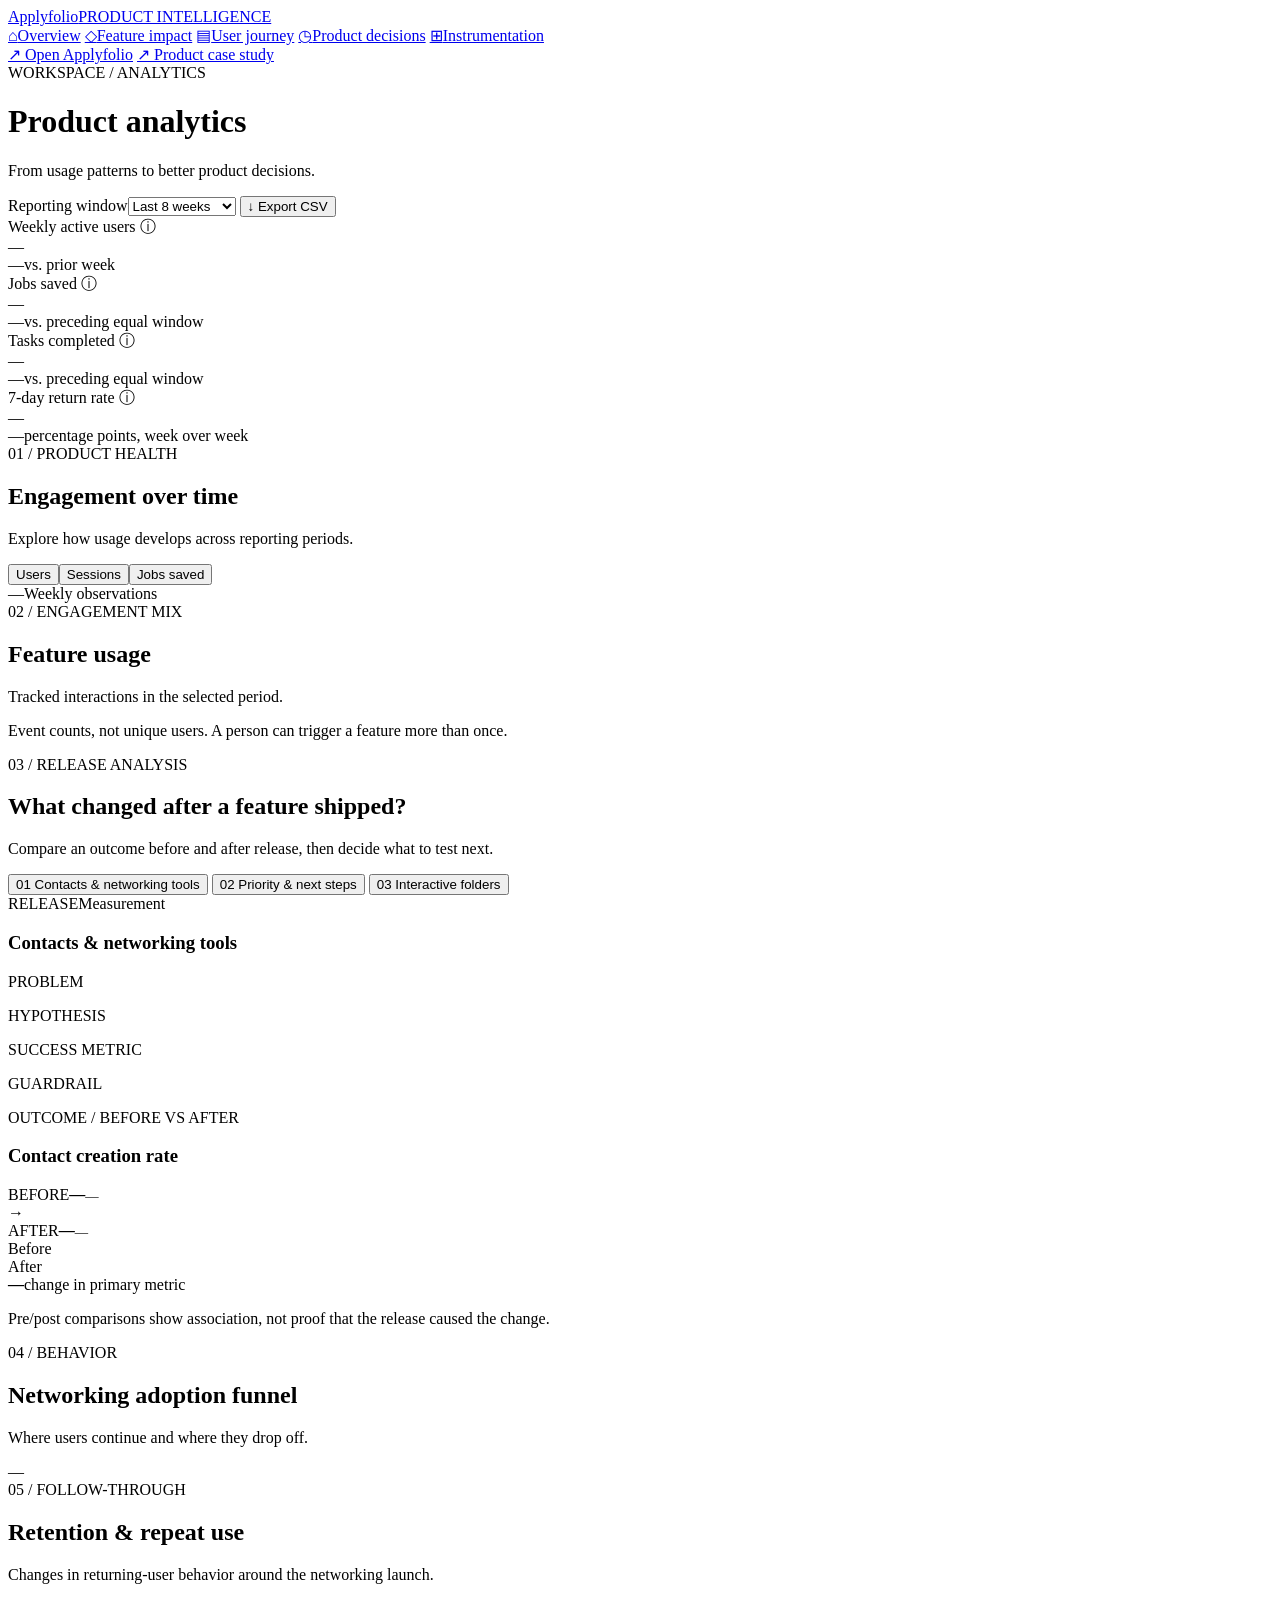
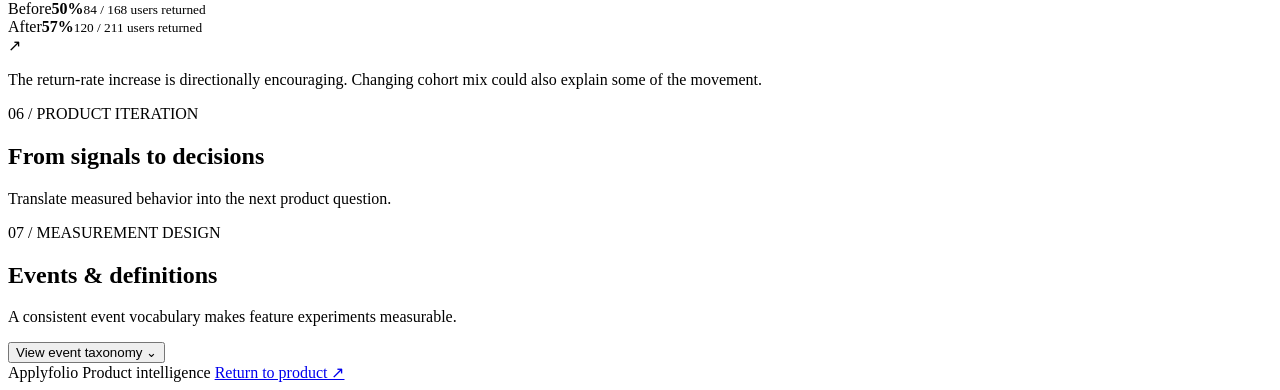
==== analytics/index.html @ 62193659 "Draft standalone Applyfolio product analytics dashboard structure" ====
<!doctype html>
<html lang="en">
<head>
  <meta charset="utf-8">
  <meta name="viewport" content="width=device-width,initial-scale=1">
  <meta name="theme-color" content="#fcfcfb">
  <title>Product Analytics | Applyfolio</title>
  <meta name="description" content="Applyfolio product analytics and feature performance workspace.">
  <link rel="stylesheet" href="./styles.css?v=1">
  <script src="./app.js?v=1" defer></script>
</head>
<body>
<div class="shell">
  <aside class="sidebar" aria-label="Analytics navigation">
    <a class="brand" href="../"><span class="logo">Applyfolio</span><span class="brand-sub">PRODUCT INTELLIGENCE</span></a>
    <nav class="nav">
      <a class="nav-link active" href="#overview"><span class="nav-icon">⌂</span>Overview</a>
      <a class="nav-link" href="#feature-impact"><span class="nav-icon">◇</span>Feature impact</a>
      <a class="nav-link" href="#user-journey"><span class="nav-icon">▤</span>User journey</a>
      <a class="nav-link" href="#decisions"><span class="nav-icon">◷</span>Product decisions</a>
      <a class="nav-link" href="#instrumentation"><span class="nav-icon">⊞</span>Instrumentation</a>
    </nav>
    <div class="sidebar-bottom">
      <a href="../">↗ Open Applyfolio</a>
      <a href="../case-study/">↗ Product case study</a>
    </div>
  </aside>

  <main class="main" id="overview">
    <header class="topbar">
      <div><div class="eyebrow">WORKSPACE / ANALYTICS</div><h1>Product analytics</h1><p class="lede">From usage patterns to better product decisions.</p></div>
      <div class="top-controls">
        <label class="control"><span>Reporting window</span><select id="rangeSelect" aria-label="Reporting window"><option value="4">Last 4 weeks</option><option value="8" selected>Last 8 weeks</option><option value="12">Last 12 weeks</option></select></label>
        <button type="button" class="button button-outline" id="exportBtn" title="Download the displayed weekly metrics as a CSV">↓ Export CSV</button>
      </div>
    </header>

    <section class="metric-grid" aria-label="Product metrics">
      <article class="metric"><div class="metric-name">Weekly active users <span class="help" title="Distinct accounts performing at least one meaningful action during the latest complete week.">ⓘ</span></div><div class="metric-value" id="wauValue">—</div><div class="metric-foot"><span class="delta" id="wauDelta">—</span><span>vs. prior week</span></div></article>
      <article class="metric"><div class="metric-name">Jobs saved <span class="help" title="New jobs added across the selected reporting window.">ⓘ</span></div><div class="metric-value" id="jobsValue">—</div><div class="metric-foot"><span class="delta" id="jobsDelta">—</span><span>vs. preceding equal window</span></div></article>
      <article class="metric"><div class="metric-name">Tasks completed <span class="help" title="Distinct timeline tasks marked complete across the selected reporting window.">ⓘ</span></div><div class="metric-value" id="taskValue">—</div><div class="metric-foot"><span class="delta" id="taskDelta">—</span><span>vs. preceding equal window</span></div></article>
      <article class="metric"><div class="metric-name">7-day return rate <span class="help" title="Share of the active cohort that performed another meaningful action within the following 7 days.">ⓘ</span></div><div class="metric-value" id="retentionValue">—</div><div class="metric-foot"><span class="delta" id="retentionDelta">—</span><span>percentage points, week over week</span></div></article>
    </section>

    <section class="viz-row" aria-label="Engagement analysis">
      <article class="panel chart-panel">
        <div class="panel-head"><div><div class="eyebrow">01 / PRODUCT HEALTH</div><h2>Engagement over time</h2><p class="subhead">Explore how usage develops across reporting periods.</p></div>
          <div class="segmented" role="group" aria-label="Engagement metric"><button type="button" data-trend="users" class="selected" aria-pressed="true">Users</button><button type="button" data-trend="sessions" aria-pressed="false">Sessions</button><button type="button" data-trend="jobs" aria-pressed="false">Jobs saved</button></div>
        </div>
        <div id="engagementChart" class="line-chart" role="img" aria-label="Weekly engagement trend"></div>
        <div class="chart-footer"><span id="trendSummary">—</span><span>Weekly observations</span></div>
      </article>
      <article class="panel workflow-panel">
        <div class="eyebrow">02 / ENGAGEMENT MIX</div><h2>Feature usage</h2><p class="subhead">Tracked interactions in the selected period.</p>
        <div id="workflowBars" class="workflow-bars"></div>
        <p class="fine-print">Event counts, not unique users. A person can trigger a feature more than once.</p>
      </article>
    </section>

    <section id="feature-impact" class="section-block">
      <div class="section-heading"><div><div class="eyebrow">03 / RELEASE ANALYSIS</div><h2>What changed after a feature shipped?</h2><p class="subhead">Compare an outcome before and after release, then decide what to test next.</p></div></div>
      <div class="feature-tabs" id="featureTabs" role="tablist" aria-label="Select a feature release">
        <button type="button" role="tab" aria-selected="true" class="active" data-feature="networking"><span>01</span> Contacts & networking tools</button>
        <button type="button" role="tab" aria-selected="false" data-feature="priority"><span>02</span> Priority & next steps</button>
        <button type="button" role="tab" aria-selected="false" data-feature="folders"><span>03</span> Interactive folders</button>
      </div>
      <div class="feature-content">
        <article class="panel feature-story">
          <div class="feature-meta"><span id="featureDate">RELEASE</span><span id="featureStage" class="chip">Measurement</span></div>
          <h3 id="featureTitle">Contacts & networking tools</h3>
          <div class="narrative-row"><span>PROBLEM</span><p id="featureProblem"></p></div>
          <div class="narrative-row"><span>HYPOTHESIS</span><p id="featureHypothesis"></p></div>
          <div class="narrative-row"><span>SUCCESS METRIC</span><p id="featureMetric"></p></div>
          <div class="narrative-row"><span>GUARDRAIL</span><p id="featureGuardrail"></p></div>
        </article>
        <article class="panel impact-panel">
          <div class="eyebrow">OUTCOME / BEFORE VS AFTER</div>
          <h3 id="impactTitle">Contact creation rate</h3>
          <div class="impact-numbers">
            <div><span class="tiny-label">BEFORE</span><strong id="impactBefore">—</strong><small id="impactBeforeN">—</small></div>
            <span class="impact-arrow">→</span>
            <div><span class="tiny-label">AFTER</span><strong id="impactAfter">—</strong><small id="impactAfterN">—</small></div>
          </div>
          <div class="impact-bars"><div><span>Before</span><div class="bar-rail"><div id="beforeBar" class="bar-fill before"></div></div></div><div><span>After</span><div class="bar-rail"><div id="afterBar" class="bar-fill after"></div></div></div></div>
          <div class="impact-change"><strong id="impactLift">—</strong><span id="impactLiftContext">change in primary metric</span></div>
          <p class="fine-print" id="impactNote">Pre/post comparisons show association, not proof that the release caused the change.</p>
        </article>
      </div>
    </section>

    <section class="viz-row second" id="user-journey">
      <article class="panel">
        <div class="eyebrow">04 / BEHAVIOR</div><h2 id="funnelTitle">Networking adoption funnel</h2><p class="subhead" id="funnelSubtitle">Where users continue and where they drop off.</p>
        <div class="funnel" id="funnelChart"></div>
        <div class="funnel-summary" id="funnelSummary">—</div>
      </article>
      <article class="panel">
        <div class="eyebrow">05 / FOLLOW-THROUGH</div><h2>Retention & repeat use</h2><p class="subhead">Changes in returning-user behavior around the networking launch.</p>
        <div class="retention-pair"><div class="retention-block"><span>Before</span><strong>50%</strong><small>84 / 168 users returned</small></div><div class="retention-block"><span>After</span><strong>57%</strong><small>120 / 211 users returned</small></div></div>
        <div id="retentionChart" class="mini-retention" role="img" aria-label="Weekly return rate chart"></div>
        <div class="observation"><span class="observation-icon">↗</span><p>The return-rate increase is directionally encouraging. Changing cohort mix could also explain some of the movement.</p></div>
      </article>
    </section>

    <section class="section-block" id="decisions">
      <div class="section-heading"><div><div class="eyebrow">06 / PRODUCT ITERATION</div><h2>From signals to decisions</h2><p class="subhead">Translate measured behavior into the next product question.</p></div></div>
      <div class="decisions-grid" id="decisionCards"></div>
    </section>

    <section class="section-block instrumentation" id="instrumentation">
      <div class="section-heading"><div><div class="eyebrow">07 / MEASUREMENT DESIGN</div><h2>Events & definitions</h2><p class="subhead">A consistent event vocabulary makes feature experiments measurable.</p></div>
        <button type="button" class="button button-outline" id="toggleEvents" aria-expanded="false" aria-controls="eventDetails">View event taxonomy <span id="eventsChevron">⌄</span></button>
      </div>
      <div id="eventDetails" hidden>
        <table><thead><tr><th>Event</th><th>Trigger</th><th>Properties</th></tr></thead><tbody id="eventTable"></tbody></table>
      </div>
    </section>
    <footer>Applyfolio <span>Product intelligence</span> <a href="../">Return to product ↗</a></footer>
  </main>
</div>
</body>
</html>
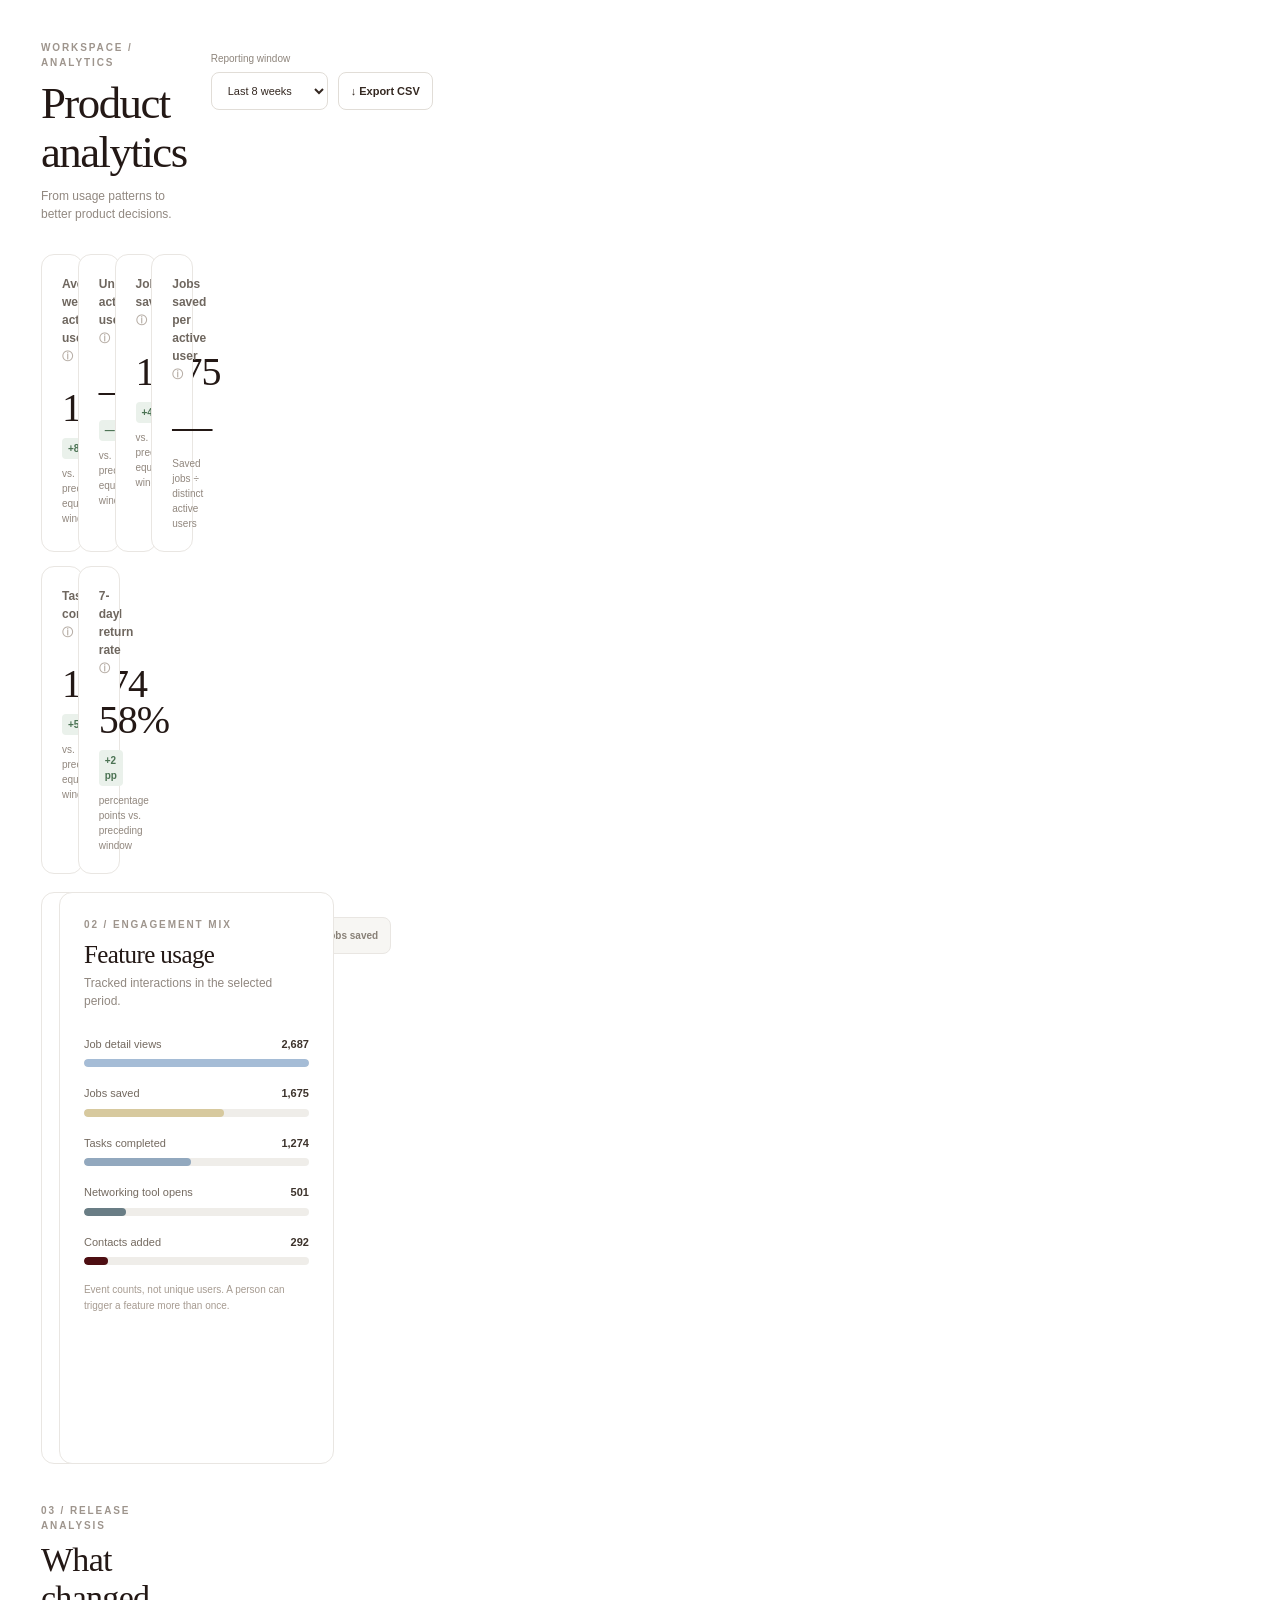
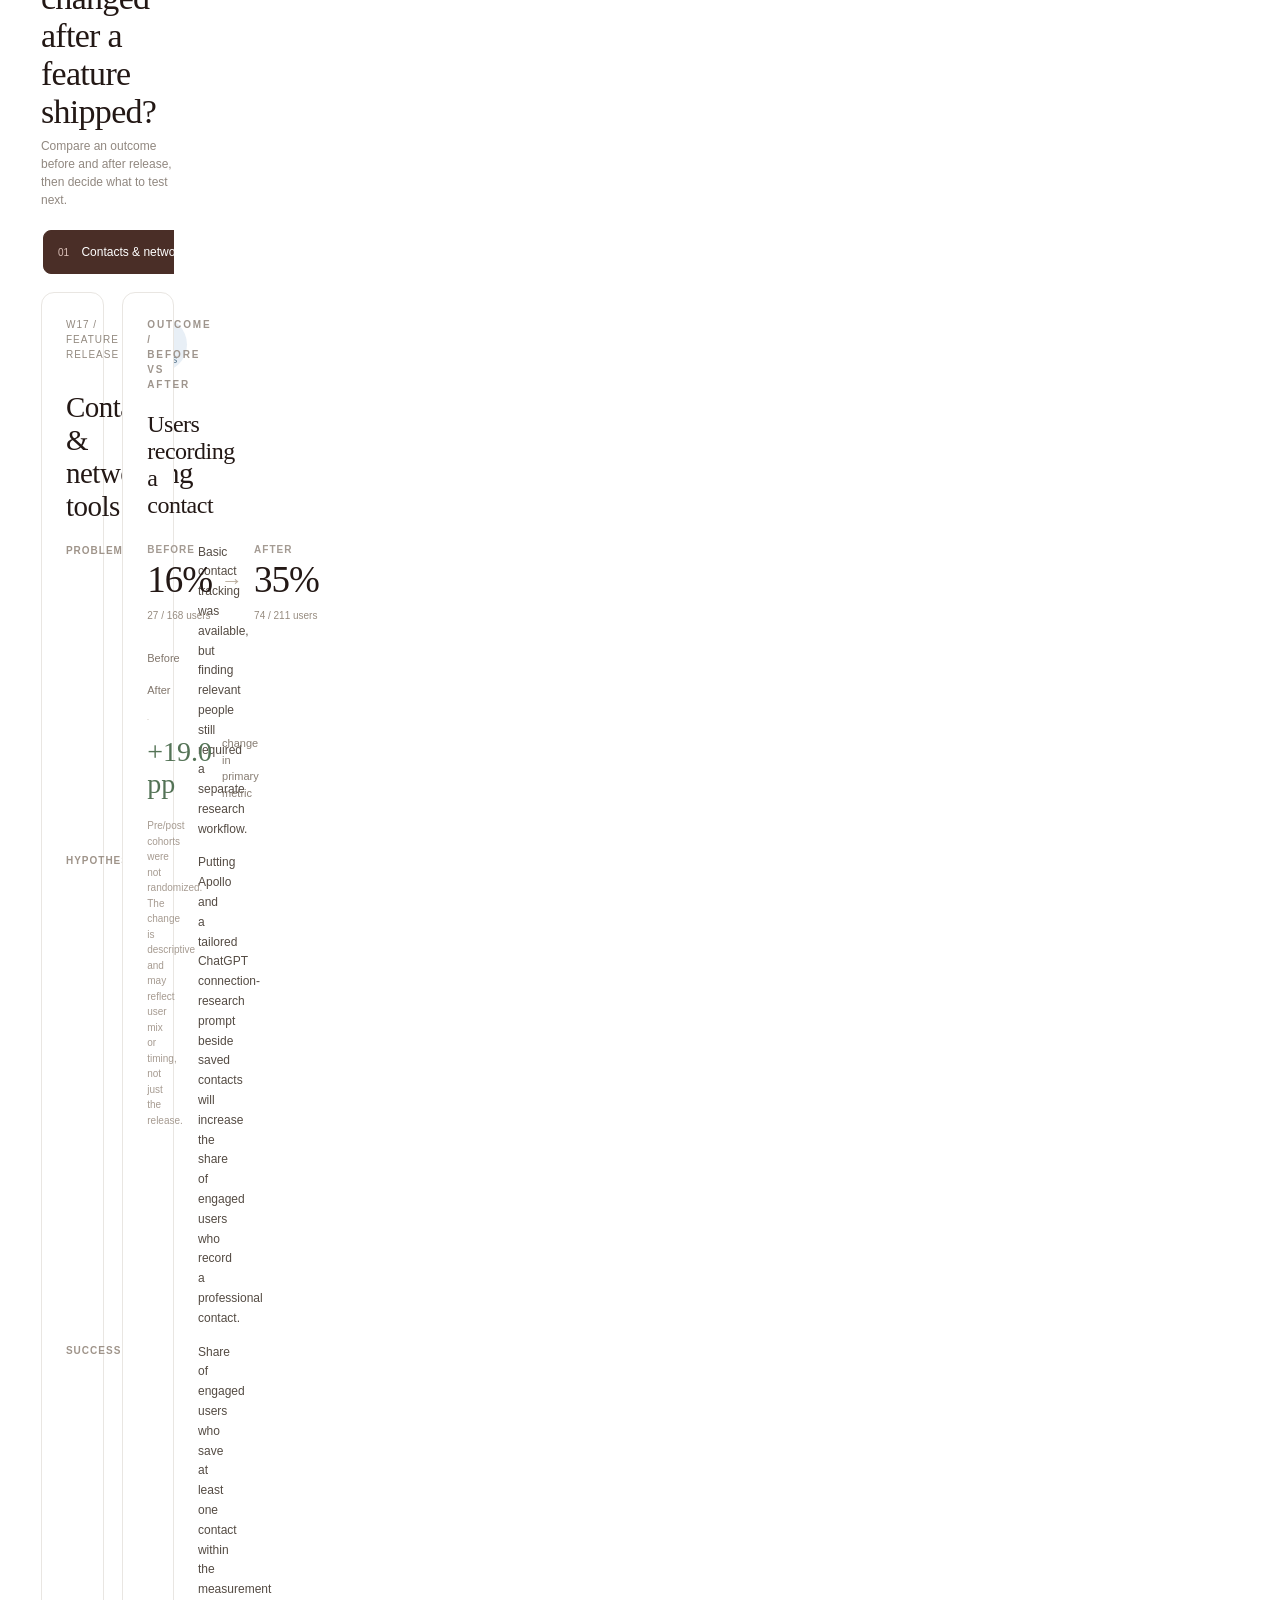
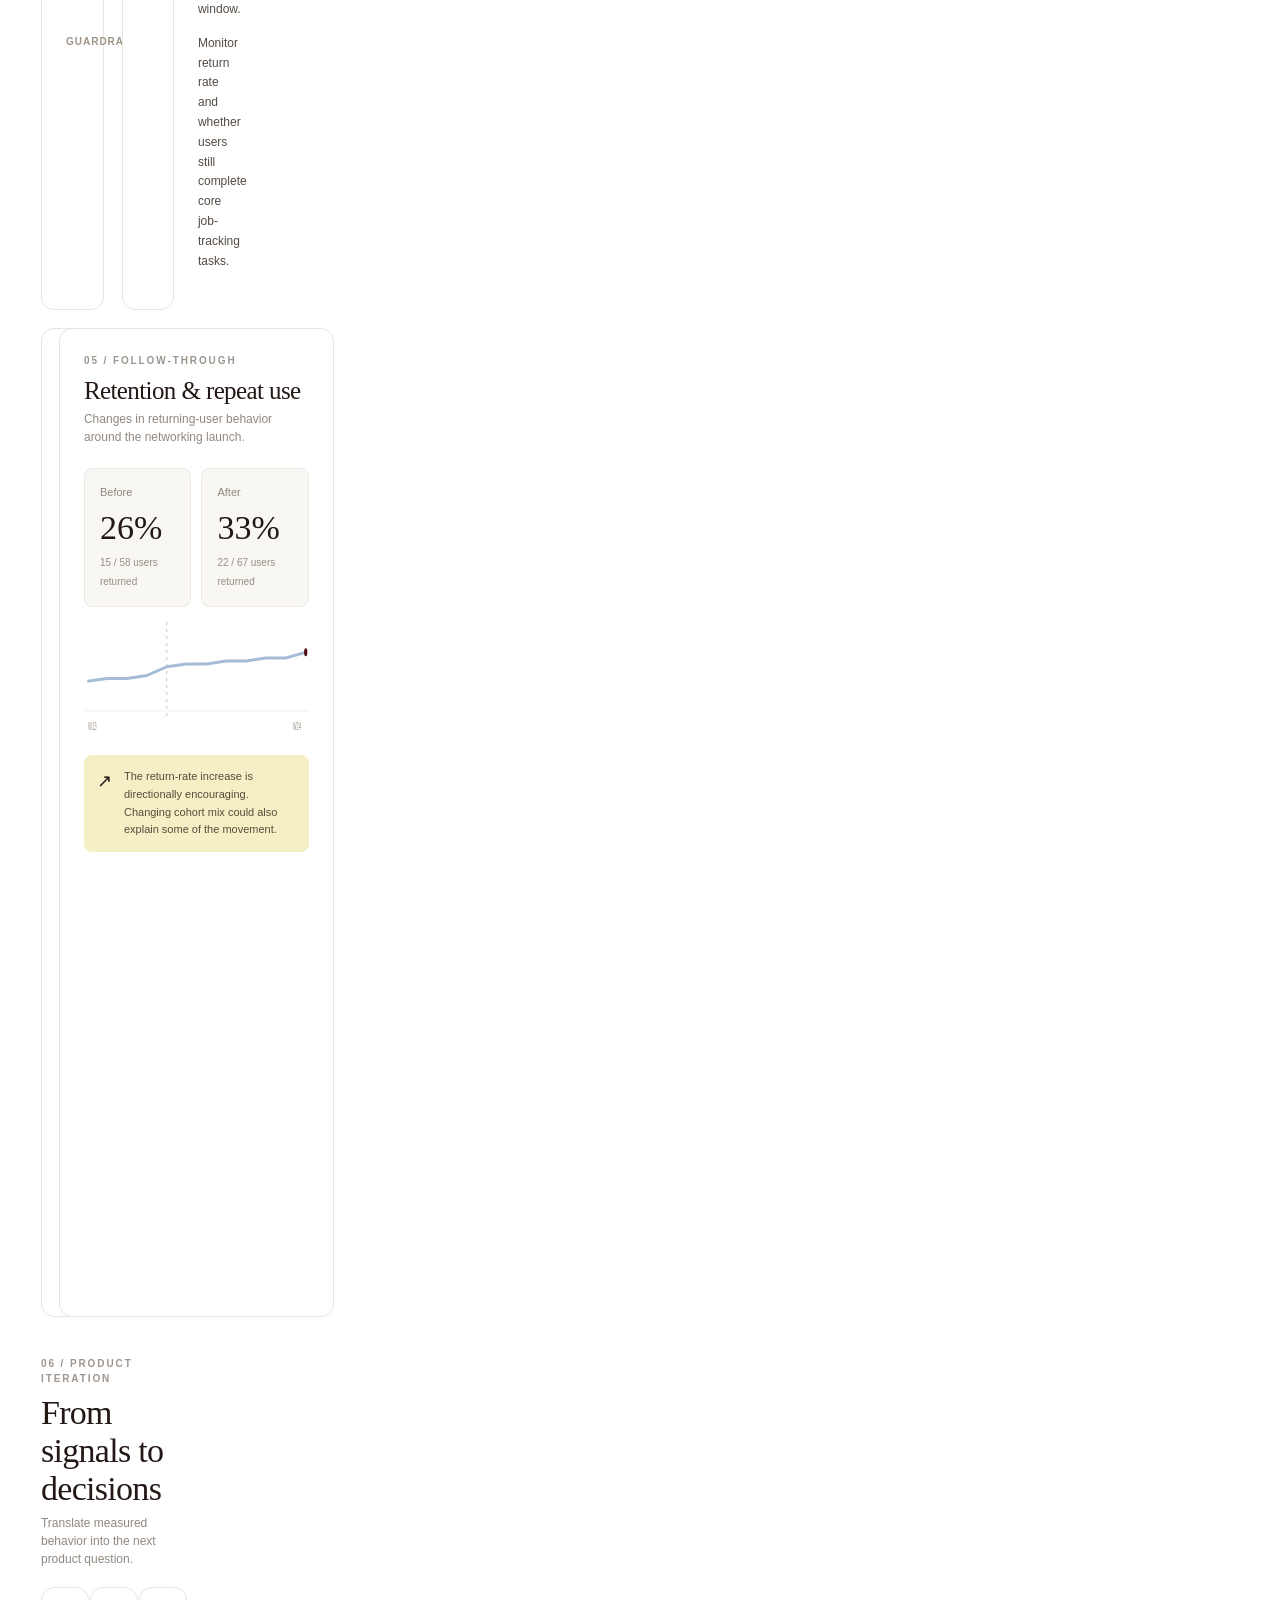
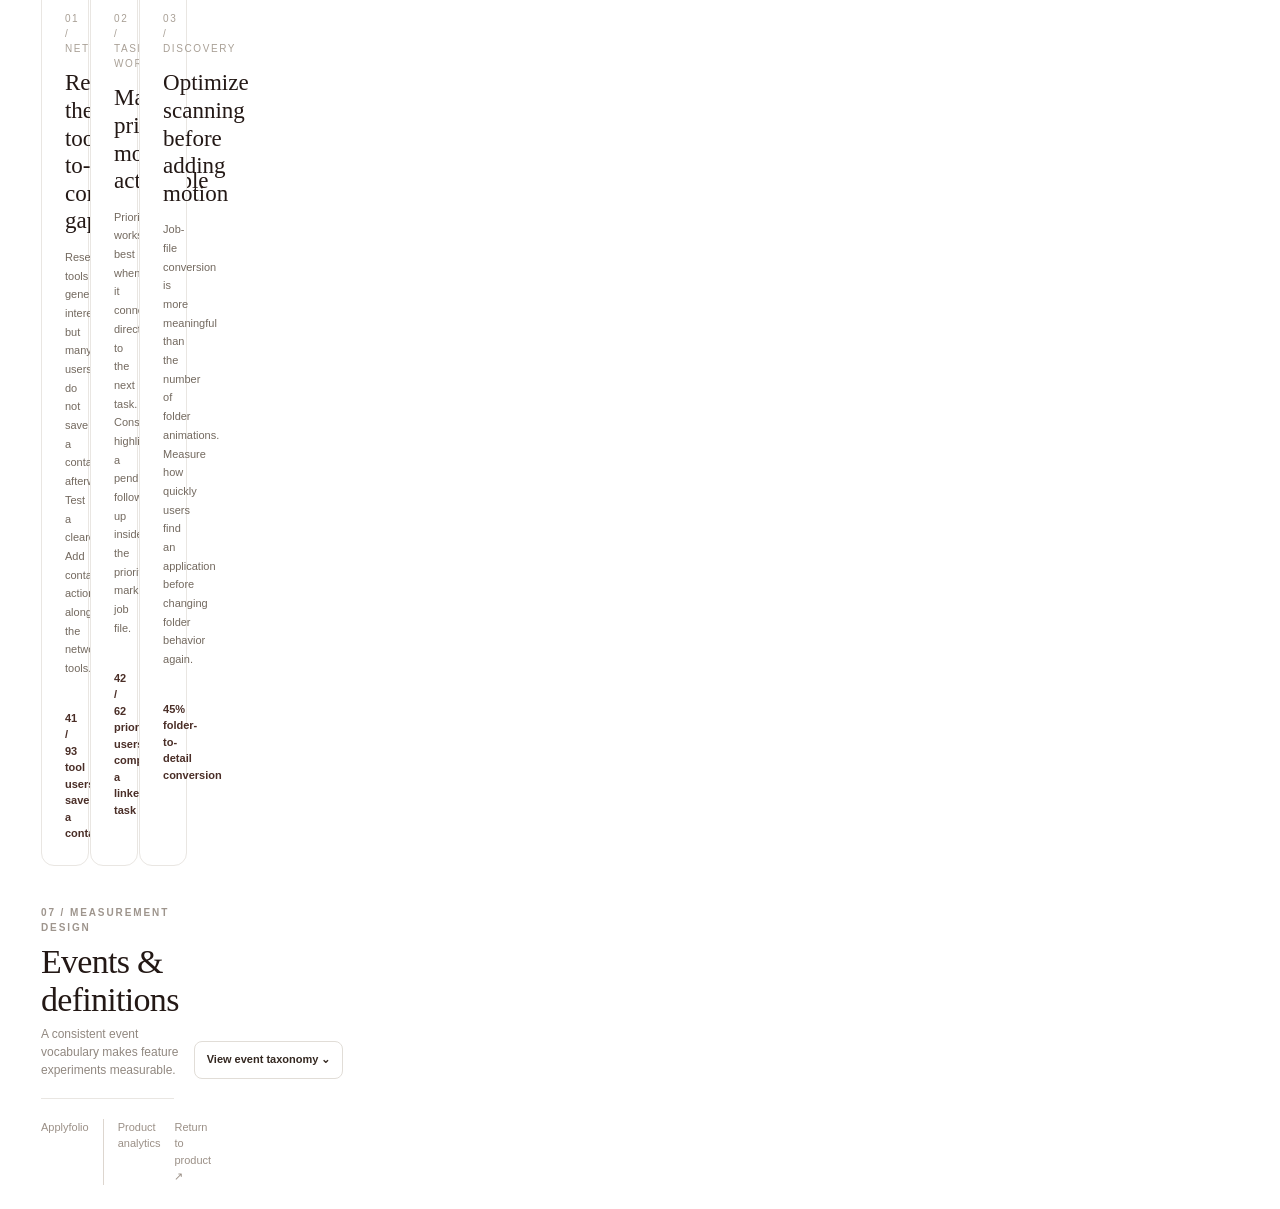
==== commit 14fc70b4: "Make analytics a full-width scrollable page and add period-consistent active-user and job metrics" ====
--- a/analytics/index.html
+++ b/analytics/index.html
@@ -6,26 +6,11 @@
   <meta name="theme-color" content="#fcfcfb">
   <title>Product Analytics | Applyfolio</title>
   <meta name="description" content="Applyfolio product analytics and feature performance workspace.">
-  <link rel="stylesheet" href="./styles.css?v=1">
-  <script src="./app.js?v=1" defer></script>
+  <link rel="stylesheet" href="./styles.css?v=2">
+  <script src="./app.js?v=2" defer></script>
 </head>
 <body>
 <div class="shell">
-  <aside class="sidebar" aria-label="Analytics navigation">
-    <a class="brand" href="../"><span class="logo">Applyfolio</span><span class="brand-sub">PRODUCT INTELLIGENCE</span></a>
-    <nav class="nav">
-      <a class="nav-link active" href="#overview"><span class="nav-icon">⌂</span>Overview</a>
-      <a class="nav-link" href="#feature-impact"><span class="nav-icon">◇</span>Feature impact</a>
-      <a class="nav-link" href="#user-journey"><span class="nav-icon">▤</span>User journey</a>
-      <a class="nav-link" href="#decisions"><span class="nav-icon">◷</span>Product decisions</a>
-      <a class="nav-link" href="#instrumentation"><span class="nav-icon">⊞</span>Instrumentation</a>
-    </nav>
-    <div class="sidebar-bottom">
-      <a href="../">↗ Open Applyfolio</a>
-      <a href="../case-study/">↗ Product case study</a>
-    </div>
-  </aside>
-
   <main class="main" id="overview">
     <header class="topbar">
       <div><div class="eyebrow">WORKSPACE / ANALYTICS</div><h1>Product analytics</h1><p class="lede">From usage patterns to better product decisions.</p></div>
@@ -36,10 +21,12 @@
     </header>
 
     <section class="metric-grid" aria-label="Product metrics">
-      <article class="metric"><div class="metric-name">Weekly active users <span class="help" title="Distinct accounts performing at least one meaningful action during the latest complete week.">ⓘ</span></div><div class="metric-value" id="wauValue">—</div><div class="metric-foot"><span class="delta" id="wauDelta">—</span><span>vs. prior week</span></div></article>
-      <article class="metric"><div class="metric-name">Jobs saved <span class="help" title="New jobs added across the selected reporting window.">ⓘ</span></div><div class="metric-value" id="jobsValue">—</div><div class="metric-foot"><span class="delta" id="jobsDelta">—</span><span>vs. preceding equal window</span></div></article>
-      <article class="metric"><div class="metric-name">Tasks completed <span class="help" title="Distinct timeline tasks marked complete across the selected reporting window.">ⓘ</span></div><div class="metric-value" id="taskValue">—</div><div class="metric-foot"><span class="delta" id="taskDelta">—</span><span>vs. preceding equal window</span></div></article>
-      <article class="metric"><div class="metric-name">7-day return rate <span class="help" title="Share of the active cohort that performed another meaningful action within the following 7 days.">ⓘ</span></div><div class="metric-value" id="retentionValue">—</div><div class="metric-foot"><span class="delta" id="retentionDelta">—</span><span>percentage points, week over week</span></div></article>
+      <article class="metric"><div class="metric-name">Average weekly active users <span class="help" title="Average number of distinct accounts active in a week, across the selected reporting period.">ⓘ</span></div><div class="metric-value" id="wauValue">—</div><div class="metric-foot"><span class="delta" id="wauDelta">—</span><span>vs. preceding equal window</span></div></article>
+      <article class="metric"><div class="metric-name">Unique active users <span class="help" title="Distinct accounts active at least once during the selected reporting period. Each account is counted once.">ⓘ</span></div><div class="metric-value" id="uniqueValue">—</div><div class="metric-foot"><span class="delta" id="uniqueDelta">—</span><span>vs. preceding equal window</span></div></article>
+      <article class="metric"><div class="metric-name">Jobs saved <span class="help" title="New job records saved across the selected reporting window.">ⓘ</span></div><div class="metric-value" id="jobsValue">—</div><div class="metric-foot"><span class="delta" id="jobsDelta">—</span><span>vs. preceding equal window</span></div></article>
+      <article class="metric"><div class="metric-name">Jobs saved per active user <span class="help" title="Jobs saved during the selected period divided by unique active users over that same period.">ⓘ</span></div><div class="metric-value" id="jobsPerUserValue">—</div><div class="metric-foot"><span>Saved jobs ÷ distinct active users</span></div></article>
+      <article class="metric"><div class="metric-name">Tasks completed <span class="help" title="Timeline tasks marked complete during the selected reporting window.">ⓘ</span></div><div class="metric-value" id="taskValue">—</div><div class="metric-foot"><span class="delta" id="taskDelta">—</span><span>vs. preceding equal window</span></div></article>
+      <article class="metric"><div class="metric-name">7-day return rate <span class="help" title="Weighted share of weekly active users who returned for another meaningful action within seven days, across the selected period.">ⓘ</span></div><div class="metric-value" id="retentionValue">—</div><div class="metric-foot"><span class="delta" id="retentionDelta">—</span><span>percentage points vs. preceding window</span></div></article>
     </section>
 
     <section class="viz-row" aria-label="Engagement analysis">
@@ -96,7 +83,7 @@
       </article>
       <article class="panel">
         <div class="eyebrow">05 / FOLLOW-THROUGH</div><h2>Retention & repeat use</h2><p class="subhead">Changes in returning-user behavior around the networking launch.</p>
-        <div class="retention-pair"><div class="retention-block"><span>Before</span><strong>50%</strong><small>84 / 168 users returned</small></div><div class="retention-block"><span>After</span><strong>57%</strong><small>120 / 211 users returned</small></div></div>
+        <div class="retention-pair"><div class="retention-block"><span>Before</span><strong>26%</strong><small>15 / 58 users returned</small></div><div class="retention-block"><span>After</span><strong>33%</strong><small>22 / 67 users returned</small></div></div>
         <div id="retentionChart" class="mini-retention" role="img" aria-label="Weekly return rate chart"></div>
         <div class="observation"><span class="observation-icon">↗</span><p>The return-rate increase is directionally encouraging. Changing cohort mix could also explain some of the movement.</p></div>
       </article>
@@ -115,7 +102,7 @@
         <table><thead><tr><th>Event</th><th>Trigger</th><th>Properties</th></tr></thead><tbody id="eventTable"></tbody></table>
       </div>
     </section>
-    <footer>Applyfolio <span>Product intelligence</span> <a href="../">Return to product ↗</a></footer>
+    <footer>Applyfolio <span>Product analytics</span> <a href="../">Return to product ↗</a></footer>
   </main>
 </div>
 </body>
--- a/analytics/styles.css
+++ b/analytics/styles.css
@@ -0,0 +1,18 @@
+:root{--ink:#231815;--red:#4d0e12;--blue:#a5bcd6;--yellow:#f5efc6;--soil:#4a2e27;--muted:#8c857e;--line:#e9e6e2;--soft:#faf9f7}
+*{box-sizing:border-box}html{scroll-behavior:smooth}body{margin:0;background:#fff;color:var(--ink);font:13px/1.5 Inter,-apple-system,BlinkMacSystemFont,"Segoe UI",sans-serif;-webkit-font-smoothing:antialiased}button,select{font:inherit}button{cursor:pointer}button:focus-visible,a:focus-visible,select:focus-visible{outline:2px solid #7394bb;outline-offset:3px}a{color:inherit}
+.shell{display:grid;grid-template-columns:215px minmax(0,1fr);min-height:100vh}.sidebar{position:sticky;top:0;max-height:100vh;background:#fcfcfb;border-right:1px solid var(--line);padding:28px 16px;display:flex;flex-direction:column;gap:39px}.brand{display:grid;gap:8px;text-decoration:none;padding-left:9px}.logo{font:normal 33px Georgia,serif;letter-spacing:-1.5px}.brand-sub{font-size:9px;letter-spacing:1.8px;font-weight:700;color:#978e84}.nav{display:grid;gap:6px}.nav-link{display:flex;align-items:center;gap:11px;text-decoration:none;border-radius:8px;padding:12px;color:#6c645e;font-size:12px}.nav-link:hover,.nav-link.active{background:#e7edf5;color:#231815}.nav-link.active{font-weight:700}.nav-icon{font:normal 20px Georgia,serif;width:21px;text-align:center}.sidebar-bottom{margin-top:auto;display:grid;gap:12px;padding:13px 9px;border-top:1px solid var(--line)}.sidebar-bottom a{font-size:11px;color:#81786e;text-decoration:none}.sidebar-bottom a:hover{text-decoration:underline}
+.main{min-width:0;max-width:1560px;margin:auto;width:100%;padding:40px clamp(20px,3.2vw,55px) 20px}.eyebrow{font-size:10px;letter-spacing:1.9px;font-weight:750;color:#9e958d}.topbar{display:flex;justify-content:space-between;align-items:flex-start;gap:24px;margin-bottom:31px}.topbar h1{font:normal clamp(35px,3.5vw,51px)/1.1 Georgia,serif;letter-spacing:-1.5px;margin:9px 0}.lede,.subhead{font-size:12px;color:#918880;margin:0}.top-controls{display:flex;align-items:end;gap:10px;padding-top:11px}.control{display:grid;gap:6px}.control span{color:#8e857c;font-size:10px}.control select,.button{border:1px solid #e1ddd7;border-radius:8px;background:white;color:#342821;height:38px;padding:0 12px;font-size:11px}.button{font-weight:650;white-space:nowrap}.button:hover{background:#f8f5f1}
+.metric-grid{display:grid;grid-template-columns:repeat(4,minmax(0,1fr));gap:14px;margin-bottom:18px}.metric,.panel,.decision{border:1px solid var(--line);border-radius:13px;background:#fff;min-width:0}.metric{padding:20px;min-height:146px}.metric-name{color:#6f675f;font-size:12px;font-weight:650}.help{font-size:11px;color:#b7aea6;cursor:help}.metric-value{font:normal 40px Georgia,serif;margin:19px 0 7px;letter-spacing:-1px}.metric-foot{font-size:10px;color:#91877e;display:flex;flex-wrap:wrap;gap:7px;align-items:center}.delta{padding:3px 6px;border-radius:4px;background:#eaf1eb;color:#4b7253;font-weight:750}.delta.negative{background:#fbefed;color:#aa6460}.delta.neutral{background:#f0efed;color:#827a72}
+.viz-row{display:grid;grid-template-columns:minmax(0,1.55fr) minmax(275px,1fr);gap:18px}.panel{padding:24px}.panel h2{font:normal 25px Georgia,serif;letter-spacing:-.6px;margin:9px 0 5px}.panel-head{display:flex;justify-content:space-between;gap:14px;align-items:start}.segmented{display:flex;gap:2px;background:#f7f6f3;border:1px solid var(--line);border-radius:8px;padding:3px;white-space:nowrap}.segmented button{padding:7px 9px;font-size:10px;font-weight:650;background:none;border:0;color:#888077;border-radius:5px}.segmented button.selected{background:#fff;color:#352b24;box-shadow:0 1px 4px #0001}
+.line-chart{position:relative;margin:20px 0 0;min-height:244px}.line-chart svg{width:100%;height:237px;display:block;overflow:visible}.gridline{stroke:#ebe8e4;stroke-width:1}.axis-text{font-size:10px;fill:#a19890;font-family:system-ui,sans-serif}.trend-line{fill:none;stroke:#6489b3;stroke-width:3;stroke-linecap:round;stroke-linejoin:round}.trend-dot{fill:white;stroke:#6489b3;stroke-width:2.4;cursor:pointer}.chart-tooltip{position:absolute;pointer-events:none;background:#231815;color:white;padding:8px 11px;border-radius:7px;font-size:11px;z-index:5;white-space:nowrap}.chart-footer{display:flex;justify-content:space-between;gap:12px;padding-top:13px;border-top:1px solid #f0ede9;font-size:10px;color:#948a7e}.chart-footer span:first-child{font-weight:650;color:#544d45}
+.workflow-bars{display:grid;gap:18px;margin-top:26px}.workflow-row{display:grid;gap:7px}.workflow-label{display:flex;justify-content:space-between;gap:9px;color:#746a60;font-size:11px}.workflow-label strong{color:#3d332c}.rail,.bar-rail{background:#efede9;border-radius:6px;overflow:hidden}.rail{height:8px}.fill,.bar-fill{height:100%;transition:width .32s;border-radius:5px;background:#a5bcd6}.workflow-row:nth-child(2) .fill{background:#d7c99e}.workflow-row:nth-child(3) .fill{background:#92a8be}.workflow-row:nth-child(4) .fill{background:#697d85}.workflow-row:nth-child(5) .fill{background:#4d0e12}.fine-print{font-size:10px;color:#a69b91;line-height:1.55;margin:17px 0 0}
+.section-block{margin-top:39px;scroll-margin-top:20px}.section-heading{display:flex;align-items:end;justify-content:space-between;gap:15px;margin-bottom:19px}.section-heading h2{font:normal clamp(27px,2.8vw,34px) Georgia,serif;letter-spacing:-.7px;margin:8px 0 6px}.feature-tabs{display:flex;gap:9px;overflow-x:auto;margin-bottom:16px;padding:2px}.feature-tabs button{padding:12px 14px;border:1px solid var(--line);background:white;border-radius:8px;white-space:nowrap;color:#6f665f;font-size:12px}.feature-tabs button span{color:#aaa198;font-size:10px;margin-right:9px}.feature-tabs button.active{background:#4a2e27;border-color:#4a2e27;color:white}.feature-tabs button.active span{color:#dcc2ba}.feature-tabs button:not(.active):hover{background:#f8f6f3}
+.feature-content{display:grid;grid-template-columns:minmax(0,1.1fr) minmax(0,.9fr);gap:18px}.feature-meta{display:flex;justify-content:space-between;gap:12px;font-size:10px;color:#938a80;letter-spacing:1px}.chip{letter-spacing:0;border-radius:30px;background:#e8eff6;color:#5a768b;padding:5px 10px}.feature-story h3,.impact-panel h3{font:normal 29px Georgia,serif;letter-spacing:-.5px;margin:19px 0 20px}.impact-panel h3{font-size:24px}.narrative-row{display:grid;grid-template-columns:120px minmax(0,1fr);gap:12px;margin-bottom:14px}.narrative-row>span{font-size:10px;letter-spacing:1px;font-weight:700;color:#9f948a}.narrative-row p{margin:0;font-size:12px;line-height:1.65;color:#544b43}.impact-numbers{display:grid;grid-template-columns:1fr 24px 1fr;gap:9px;align-items:center}.impact-numbers strong{font:normal 37px Georgia,serif;display:block;letter-spacing:-1px}.impact-numbers small{display:block;color:#978c80;font-size:10px;margin-top:7px}.tiny-label{font-size:10px;font-weight:750;color:#a49b93;letter-spacing:1px}.impact-arrow{font-size:22px;color:#baae9e}.impact-bars{display:grid;gap:15px;margin:27px 0 21px}.impact-bars>div{display:grid;grid-template-columns:45px 1fr;align-items:center;gap:8px;color:#81766c;font-size:11px}.bar-rail{height:15px}.bar-fill.before{background:#a5bcd6}.bar-fill.after{background:#4d0e12}.impact-change{display:flex;gap:10px;align-items:center;border-top:1px solid var(--line);padding-top:15px}.impact-change strong{font:normal 28px Georgia,serif;color:#547356}.impact-change strong.lower{color:#a55c59}.impact-change span{font-size:11px;color:#877d73}
+.viz-row.second{margin-top:18px}.funnel{display:grid;gap:14px;margin:23px 0}.funnel-item{display:grid;grid-template-columns:1fr 77px;gap:12px;align-items:center}.funnel-info>div{display:flex;justify-content:space-between;gap:7px;margin-bottom:6px;font-size:11px}.funnel-info span{color:#655b52;overflow:hidden;text-overflow:ellipsis;white-space:nowrap}.funnel-bar{height:18px;background:#f0eeeb;overflow:hidden;border-radius:5px}.funnel-bar>div{height:100%;background:#afc4dc;border-radius:5px;transition:width .4s}.funnel-item:nth-child(2) .funnel-bar>div{background:#8faeca}.funnel-item:nth-child(3) .funnel-bar>div{background:#6f93b9}.funnel-item:nth-child(4) .funnel-bar>div{background:#4d0e12}.funnel-meta{text-align:right;font-size:11px;color:#948980}.funnel-summary{border-top:1px solid var(--line);padding-top:14px;font-size:11px;color:#6e655c}.retention-pair{display:grid;grid-template-columns:1fr 1fr;gap:10px;margin:22px 0 15px}.retention-block{padding:15px;background:#f9f7f4;border-radius:8px;border:1px solid #ede8e3}.retention-block span{display:block;font-size:11px;color:#91877d}.retention-block strong{font:normal 34px Georgia,serif;display:block;margin:8px 0 5px}.retention-block small{font-size:10px;color:#998d80}.mini-retention svg{width:100%;height:112px}.observation{display:flex;gap:12px;background:#f5efc6;border-radius:8px;padding:13px;margin-top:16px}.observation-icon{font-size:18px}.observation p{margin:0;font-size:11px;line-height:1.6;color:#584b3a}
+.decisions-grid{display:grid;grid-template-columns:repeat(3,minmax(0,1fr));gap:14px}.decision{padding:23px}.decision-num{font-size:10px;letter-spacing:1.6px;color:#a9a096}.decision h3{font:normal 23px/1.2 Georgia,serif;margin:13px 0}.decision p{font-size:11px;line-height:1.7;color:#73695f;margin:0 0 18px}.decision-metric{border-top:1px solid var(--line);padding-top:13px;font-size:11px;color:#4a2e27;font-weight:650}
+.instrumentation #eventDetails[hidden]{display:none}.instrumentation table{border-collapse:collapse;width:100%;font-size:12px}.instrumentation th,.instrumentation td{padding:14px;border-bottom:1px solid var(--line);text-align:left;vertical-align:top}.instrumentation th{background:#faf9f7;color:#8a8076;letter-spacing:1px;font-size:10px}.instrumentation td{color:#6c6259}.instrumentation td:first-child{font:600 11px ui-monospace,monospace;color:#4a2e27}footer{border-top:1px solid var(--line);padding:20px 0 4px;display:flex;gap:14px;color:#9b9087;font-size:11px}footer span{border-left:1px solid #ddd6cf;padding-left:14px}footer a{margin-left:auto;text-decoration:none}
+@media(max-width:1220px){.shell{grid-template-columns:180px minmax(0,1fr)}.main{padding:30px 22px}.metric-grid{grid-template-columns:repeat(2,minmax(0,1fr))}.panel-head{flex-wrap:wrap}}
+@media(max-width:930px){.viz-row,.feature-content{grid-template-columns:1fr}.decisions-grid{grid-template-columns:1fr 1fr}}
+@media(max-width:720px){.shell{display:block}.sidebar{position:relative;max-height:none;padding:15px}.brand{display:flex;gap:12px;align-items:center}.logo{font-size:25px}.nav{display:flex;gap:5px;overflow:auto;margin-top:13px}.nav-link{white-space:nowrap;padding:8px 10px}.sidebar-bottom{display:none}.main{padding:22px 15px}.topbar{display:block}.top-controls{margin-top:18px}.metric-grid{gap:9px}.metric{padding:14px}.metric-value{font-size:34px}.panel{padding:19px}.feature-tabs button{padding:10px}.decisions-grid{grid-template-columns:1fr}.section-heading{align-items:start;flex-wrap:wrap}.instrumentation #eventDetails{overflow-x:auto}.instrumentation table{min-width:640px}}
+@media(max-width:470px){.metric-name{font-size:11px}.metric-foot{font-size:9px}.metric-value{font-size:30px}.top-controls{gap:6px}.control select{max-width:140px}.button{font-size:10px}}
+@media(prefers-reduced-motion:reduce){html{scroll-behavior:auto}*,*:before,*:after{transition:none!important;animation:none!important}}
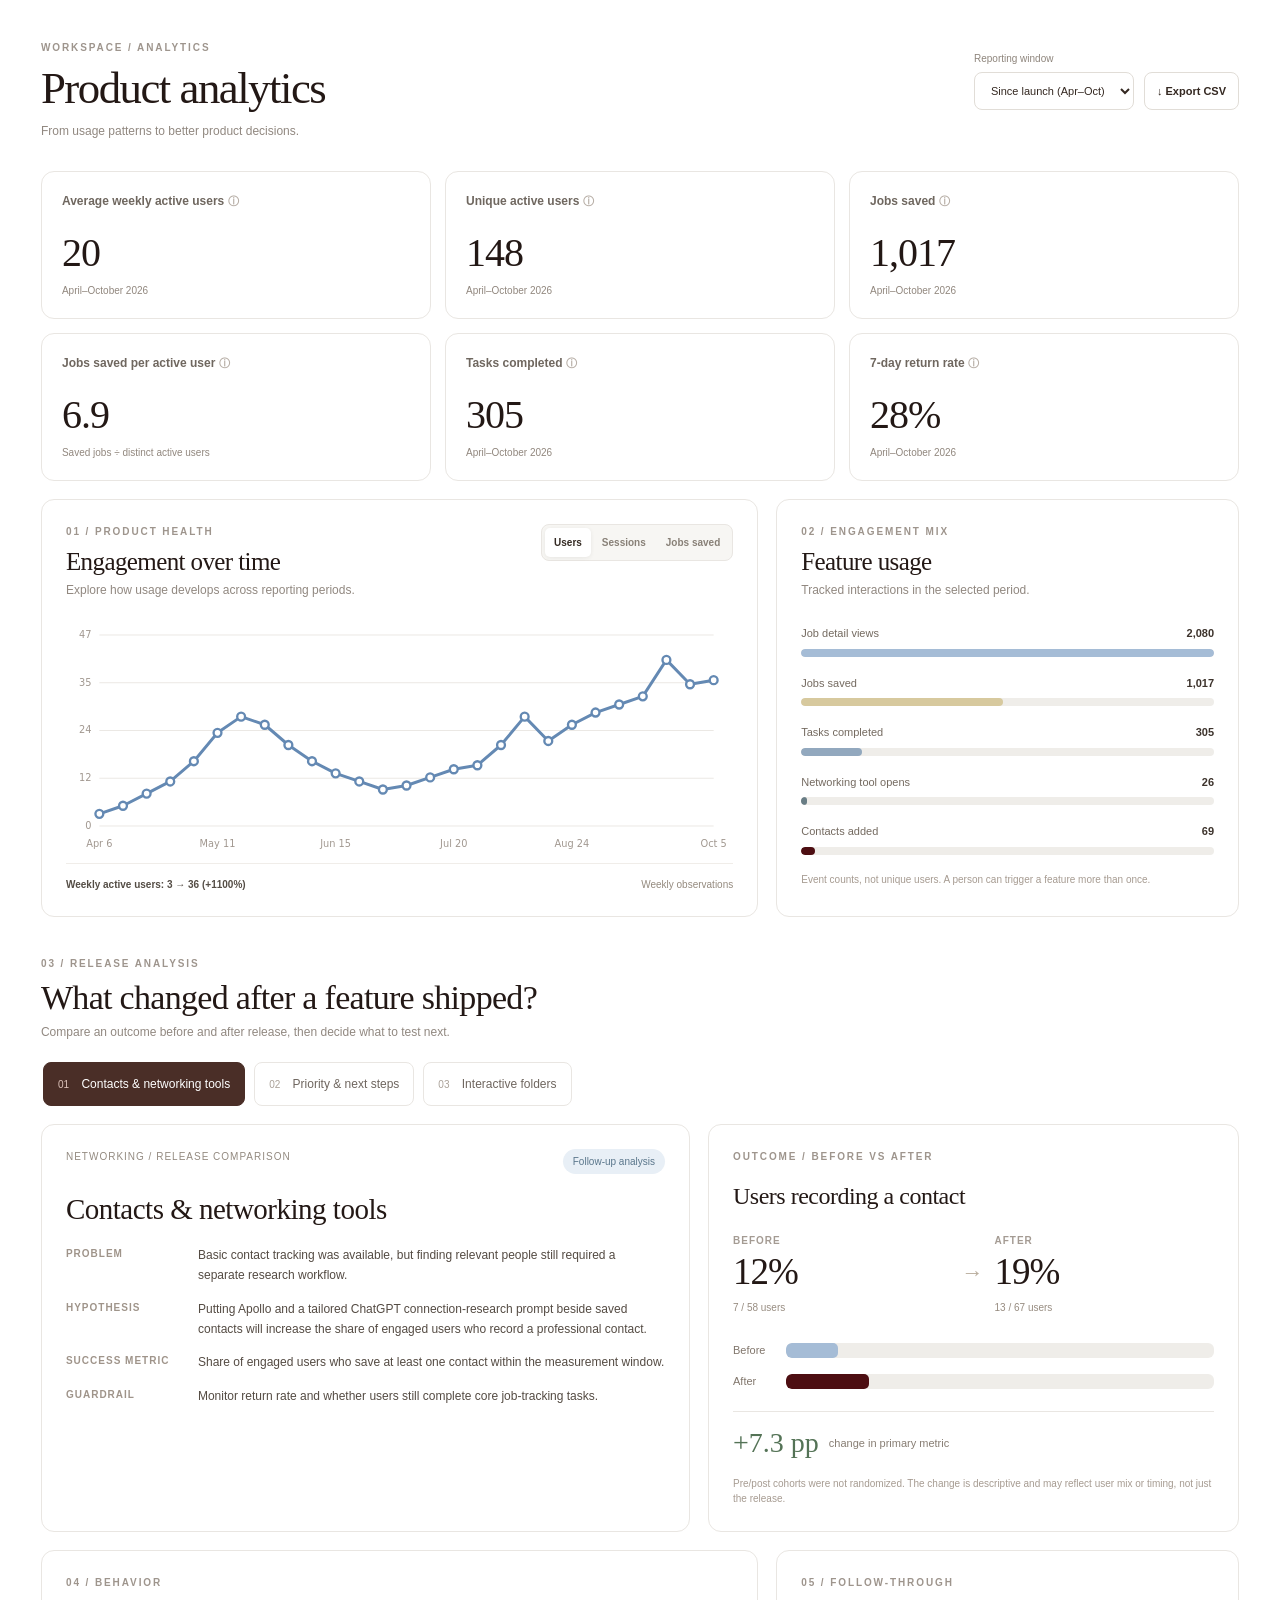
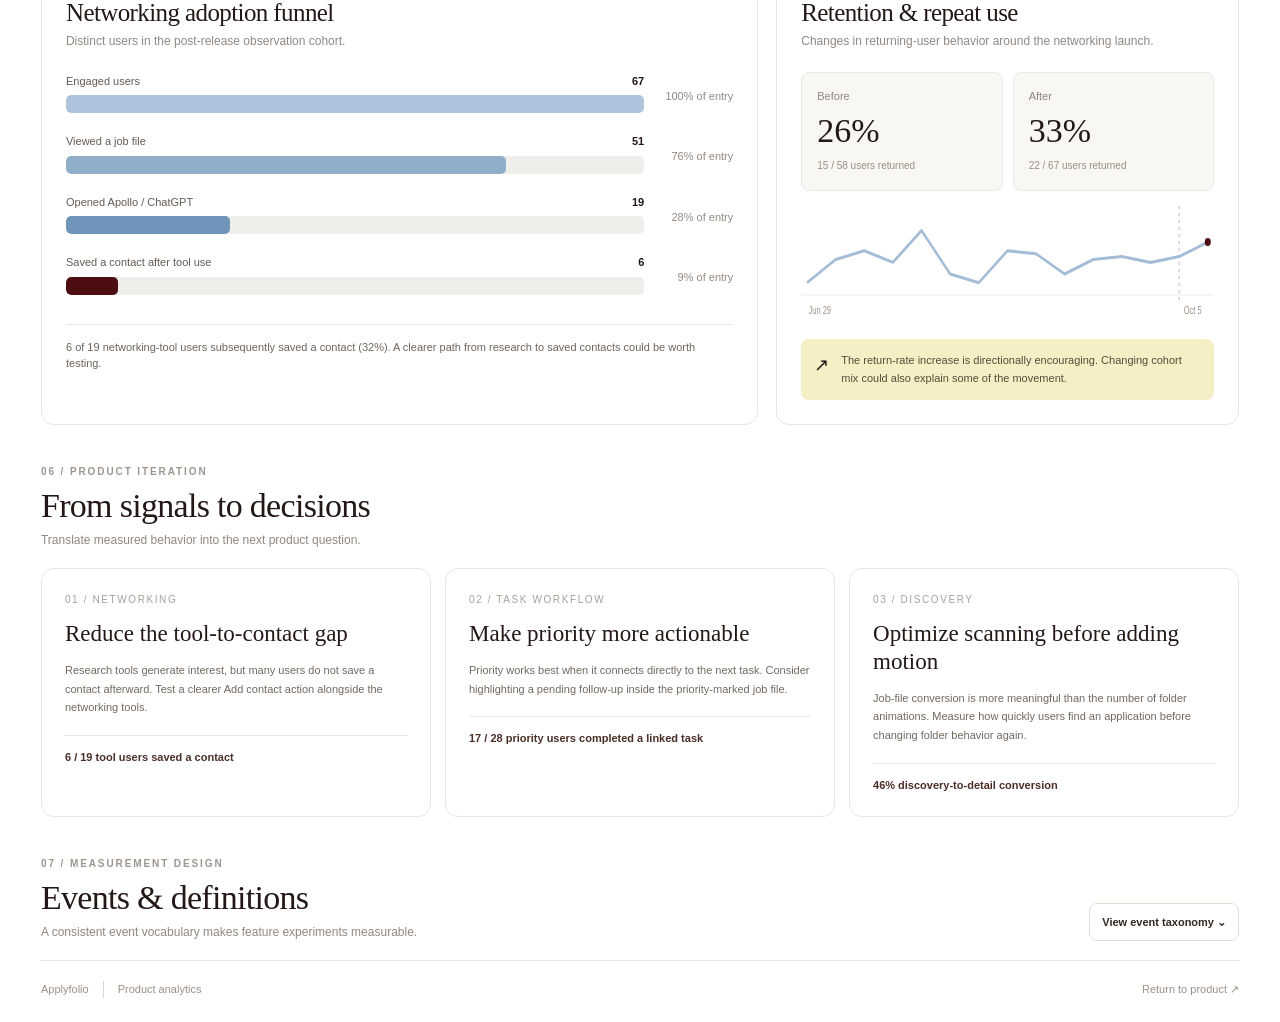
==== commit 0d1f8fbe: "Add since-launch filter for April–October graph and keep shorter reporting windows" ====
--- a/analytics/index.html
+++ b/analytics/index.html
@@ -7,7 +7,7 @@
   <title>Product Analytics | Applyfolio</title>
   <meta name="description" content="Applyfolio product analytics and feature performance workspace.">
   <link rel="stylesheet" href="./styles.css?v=2">
-  <script src="./app.js?v=2" defer></script>
+  <script src="./app.js?v=3" defer></script>
 </head>
 <body>
 <div class="shell">
@@ -15,7 +15,7 @@
     <header class="topbar">
       <div><div class="eyebrow">WORKSPACE / ANALYTICS</div><h1>Product analytics</h1><p class="lede">From usage patterns to better product decisions.</p></div>
       <div class="top-controls">
-        <label class="control"><span>Reporting window</span><select id="rangeSelect" aria-label="Reporting window"><option value="4">Last 4 weeks</option><option value="8" selected>Last 8 weeks</option><option value="12">Last 12 weeks</option></select></label>
+        <label class="control"><span>Reporting window</span><select id="rangeSelect" aria-label="Reporting window"><option value="27" selected>Since launch (Apr–Oct)</option><option value="4">Last 4 weeks</option><option value="8">Last 8 weeks</option><option value="12">Last 12 weeks</option></select></label>
         <button type="button" class="button button-outline" id="exportBtn" title="Download the displayed weekly metrics as a CSV">↓ Export CSV</button>
       </div>
     </header>
--- a/analytics/styles.css
+++ b/analytics/styles.css
@@ -1,8 +1,8 @@
 :root{--ink:#231815;--red:#4d0e12;--blue:#a5bcd6;--yellow:#f5efc6;--soil:#4a2e27;--muted:#8c857e;--line:#e9e6e2;--soft:#faf9f7}
 *{box-sizing:border-box}html{scroll-behavior:smooth}body{margin:0;background:#fff;color:var(--ink);font:13px/1.5 Inter,-apple-system,BlinkMacSystemFont,"Segoe UI",sans-serif;-webkit-font-smoothing:antialiased}button,select{font:inherit}button{cursor:pointer}button:focus-visible,a:focus-visible,select:focus-visible{outline:2px solid #7394bb;outline-offset:3px}a{color:inherit}
-.shell{display:grid;grid-template-columns:215px minmax(0,1fr);min-height:100vh}.sidebar{position:sticky;top:0;max-height:100vh;background:#fcfcfb;border-right:1px solid var(--line);padding:28px 16px;display:flex;flex-direction:column;gap:39px}.brand{display:grid;gap:8px;text-decoration:none;padding-left:9px}.logo{font:normal 33px Georgia,serif;letter-spacing:-1.5px}.brand-sub{font-size:9px;letter-spacing:1.8px;font-weight:700;color:#978e84}.nav{display:grid;gap:6px}.nav-link{display:flex;align-items:center;gap:11px;text-decoration:none;border-radius:8px;padding:12px;color:#6c645e;font-size:12px}.nav-link:hover,.nav-link.active{background:#e7edf5;color:#231815}.nav-link.active{font-weight:700}.nav-icon{font:normal 20px Georgia,serif;width:21px;text-align:center}.sidebar-bottom{margin-top:auto;display:grid;gap:12px;padding:13px 9px;border-top:1px solid var(--line)}.sidebar-bottom a{font-size:11px;color:#81786e;text-decoration:none}.sidebar-bottom a:hover{text-decoration:underline}
+.shell{min-height:100vh}
 .main{min-width:0;max-width:1560px;margin:auto;width:100%;padding:40px clamp(20px,3.2vw,55px) 20px}.eyebrow{font-size:10px;letter-spacing:1.9px;font-weight:750;color:#9e958d}.topbar{display:flex;justify-content:space-between;align-items:flex-start;gap:24px;margin-bottom:31px}.topbar h1{font:normal clamp(35px,3.5vw,51px)/1.1 Georgia,serif;letter-spacing:-1.5px;margin:9px 0}.lede,.subhead{font-size:12px;color:#918880;margin:0}.top-controls{display:flex;align-items:end;gap:10px;padding-top:11px}.control{display:grid;gap:6px}.control span{color:#8e857c;font-size:10px}.control select,.button{border:1px solid #e1ddd7;border-radius:8px;background:white;color:#342821;height:38px;padding:0 12px;font-size:11px}.button{font-weight:650;white-space:nowrap}.button:hover{background:#f8f5f1}
-.metric-grid{display:grid;grid-template-columns:repeat(4,minmax(0,1fr));gap:14px;margin-bottom:18px}.metric,.panel,.decision{border:1px solid var(--line);border-radius:13px;background:#fff;min-width:0}.metric{padding:20px;min-height:146px}.metric-name{color:#6f675f;font-size:12px;font-weight:650}.help{font-size:11px;color:#b7aea6;cursor:help}.metric-value{font:normal 40px Georgia,serif;margin:19px 0 7px;letter-spacing:-1px}.metric-foot{font-size:10px;color:#91877e;display:flex;flex-wrap:wrap;gap:7px;align-items:center}.delta{padding:3px 6px;border-radius:4px;background:#eaf1eb;color:#4b7253;font-weight:750}.delta.negative{background:#fbefed;color:#aa6460}.delta.neutral{background:#f0efed;color:#827a72}
+.metric-grid{display:grid;grid-template-columns:repeat(3,minmax(0,1fr));gap:14px;margin-bottom:18px}.metric,.panel,.decision{border:1px solid var(--line);border-radius:13px;background:#fff;min-width:0}.metric{padding:20px;min-height:146px}.metric-name{color:#6f675f;font-size:12px;font-weight:650}.help{font-size:11px;color:#b7aea6;cursor:help}.metric-value{font:normal 40px Georgia,serif;margin:19px 0 7px;letter-spacing:-1px}.metric-foot{font-size:10px;color:#91877e;display:flex;flex-wrap:wrap;gap:7px;align-items:center}.delta{padding:3px 6px;border-radius:4px;background:#eaf1eb;color:#4b7253;font-weight:750}.delta.negative{background:#fbefed;color:#aa6460}.delta.neutral{background:#f0efed;color:#827a72}
 .viz-row{display:grid;grid-template-columns:minmax(0,1.55fr) minmax(275px,1fr);gap:18px}.panel{padding:24px}.panel h2{font:normal 25px Georgia,serif;letter-spacing:-.6px;margin:9px 0 5px}.panel-head{display:flex;justify-content:space-between;gap:14px;align-items:start}.segmented{display:flex;gap:2px;background:#f7f6f3;border:1px solid var(--line);border-radius:8px;padding:3px;white-space:nowrap}.segmented button{padding:7px 9px;font-size:10px;font-weight:650;background:none;border:0;color:#888077;border-radius:5px}.segmented button.selected{background:#fff;color:#352b24;box-shadow:0 1px 4px #0001}
 .line-chart{position:relative;margin:20px 0 0;min-height:244px}.line-chart svg{width:100%;height:237px;display:block;overflow:visible}.gridline{stroke:#ebe8e4;stroke-width:1}.axis-text{font-size:10px;fill:#a19890;font-family:system-ui,sans-serif}.trend-line{fill:none;stroke:#6489b3;stroke-width:3;stroke-linecap:round;stroke-linejoin:round}.trend-dot{fill:white;stroke:#6489b3;stroke-width:2.4;cursor:pointer}.chart-tooltip{position:absolute;pointer-events:none;background:#231815;color:white;padding:8px 11px;border-radius:7px;font-size:11px;z-index:5;white-space:nowrap}.chart-footer{display:flex;justify-content:space-between;gap:12px;padding-top:13px;border-top:1px solid #f0ede9;font-size:10px;color:#948a7e}.chart-footer span:first-child{font-weight:650;color:#544d45}
 .workflow-bars{display:grid;gap:18px;margin-top:26px}.workflow-row{display:grid;gap:7px}.workflow-label{display:flex;justify-content:space-between;gap:9px;color:#746a60;font-size:11px}.workflow-label strong{color:#3d332c}.rail,.bar-rail{background:#efede9;border-radius:6px;overflow:hidden}.rail{height:8px}.fill,.bar-fill{height:100%;transition:width .32s;border-radius:5px;background:#a5bcd6}.workflow-row:nth-child(2) .fill{background:#d7c99e}.workflow-row:nth-child(3) .fill{background:#92a8be}.workflow-row:nth-child(4) .fill{background:#697d85}.workflow-row:nth-child(5) .fill{background:#4d0e12}.fine-print{font-size:10px;color:#a69b91;line-height:1.55;margin:17px 0 0}
@@ -11,8 +11,8 @@
 .viz-row.second{margin-top:18px}.funnel{display:grid;gap:14px;margin:23px 0}.funnel-item{display:grid;grid-template-columns:1fr 77px;gap:12px;align-items:center}.funnel-info>div{display:flex;justify-content:space-between;gap:7px;margin-bottom:6px;font-size:11px}.funnel-info span{color:#655b52;overflow:hidden;text-overflow:ellipsis;white-space:nowrap}.funnel-bar{height:18px;background:#f0eeeb;overflow:hidden;border-radius:5px}.funnel-bar>div{height:100%;background:#afc4dc;border-radius:5px;transition:width .4s}.funnel-item:nth-child(2) .funnel-bar>div{background:#8faeca}.funnel-item:nth-child(3) .funnel-bar>div{background:#6f93b9}.funnel-item:nth-child(4) .funnel-bar>div{background:#4d0e12}.funnel-meta{text-align:right;font-size:11px;color:#948980}.funnel-summary{border-top:1px solid var(--line);padding-top:14px;font-size:11px;color:#6e655c}.retention-pair{display:grid;grid-template-columns:1fr 1fr;gap:10px;margin:22px 0 15px}.retention-block{padding:15px;background:#f9f7f4;border-radius:8px;border:1px solid #ede8e3}.retention-block span{display:block;font-size:11px;color:#91877d}.retention-block strong{font:normal 34px Georgia,serif;display:block;margin:8px 0 5px}.retention-block small{font-size:10px;color:#998d80}.mini-retention svg{width:100%;height:112px}.observation{display:flex;gap:12px;background:#f5efc6;border-radius:8px;padding:13px;margin-top:16px}.observation-icon{font-size:18px}.observation p{margin:0;font-size:11px;line-height:1.6;color:#584b3a}
 .decisions-grid{display:grid;grid-template-columns:repeat(3,minmax(0,1fr));gap:14px}.decision{padding:23px}.decision-num{font-size:10px;letter-spacing:1.6px;color:#a9a096}.decision h3{font:normal 23px/1.2 Georgia,serif;margin:13px 0}.decision p{font-size:11px;line-height:1.7;color:#73695f;margin:0 0 18px}.decision-metric{border-top:1px solid var(--line);padding-top:13px;font-size:11px;color:#4a2e27;font-weight:650}
 .instrumentation #eventDetails[hidden]{display:none}.instrumentation table{border-collapse:collapse;width:100%;font-size:12px}.instrumentation th,.instrumentation td{padding:14px;border-bottom:1px solid var(--line);text-align:left;vertical-align:top}.instrumentation th{background:#faf9f7;color:#8a8076;letter-spacing:1px;font-size:10px}.instrumentation td{color:#6c6259}.instrumentation td:first-child{font:600 11px ui-monospace,monospace;color:#4a2e27}footer{border-top:1px solid var(--line);padding:20px 0 4px;display:flex;gap:14px;color:#9b9087;font-size:11px}footer span{border-left:1px solid #ddd6cf;padding-left:14px}footer a{margin-left:auto;text-decoration:none}
-@media(max-width:1220px){.shell{grid-template-columns:180px minmax(0,1fr)}.main{padding:30px 22px}.metric-grid{grid-template-columns:repeat(2,minmax(0,1fr))}.panel-head{flex-wrap:wrap}}
+@media(max-width:1220px){.main{padding:30px 22px}.metric-grid{grid-template-columns:repeat(2,minmax(0,1fr))}.panel-head{flex-wrap:wrap}}
 @media(max-width:930px){.viz-row,.feature-content{grid-template-columns:1fr}.decisions-grid{grid-template-columns:1fr 1fr}}
-@media(max-width:720px){.shell{display:block}.sidebar{position:relative;max-height:none;padding:15px}.brand{display:flex;gap:12px;align-items:center}.logo{font-size:25px}.nav{display:flex;gap:5px;overflow:auto;margin-top:13px}.nav-link{white-space:nowrap;padding:8px 10px}.sidebar-bottom{display:none}.main{padding:22px 15px}.topbar{display:block}.top-controls{margin-top:18px}.metric-grid{gap:9px}.metric{padding:14px}.metric-value{font-size:34px}.panel{padding:19px}.feature-tabs button{padding:10px}.decisions-grid{grid-template-columns:1fr}.section-heading{align-items:start;flex-wrap:wrap}.instrumentation #eventDetails{overflow-x:auto}.instrumentation table{min-width:640px}}
+@media(max-width:720px){.main{padding:22px 15px}.topbar{display:block}.top-controls{margin-top:18px}.metric-grid{gap:9px}.metric{padding:14px}.metric-value{font-size:34px}.panel{padding:19px}.feature-tabs button{padding:10px}.decisions-grid{grid-template-columns:1fr}.section-heading{align-items:start;flex-wrap:wrap}.instrumentation #eventDetails{overflow-x:auto}.instrumentation table{min-width:640px}}
 @media(max-width:470px){.metric-name{font-size:11px}.metric-foot{font-size:9px}.metric-value{font-size:30px}.top-controls{gap:6px}.control select{max-width:140px}.button{font-size:10px}}
 @media(prefers-reduced-motion:reduce){html{scroll-behavior:auto}*,*:before,*:after{transition:none!important;animation:none!important}}
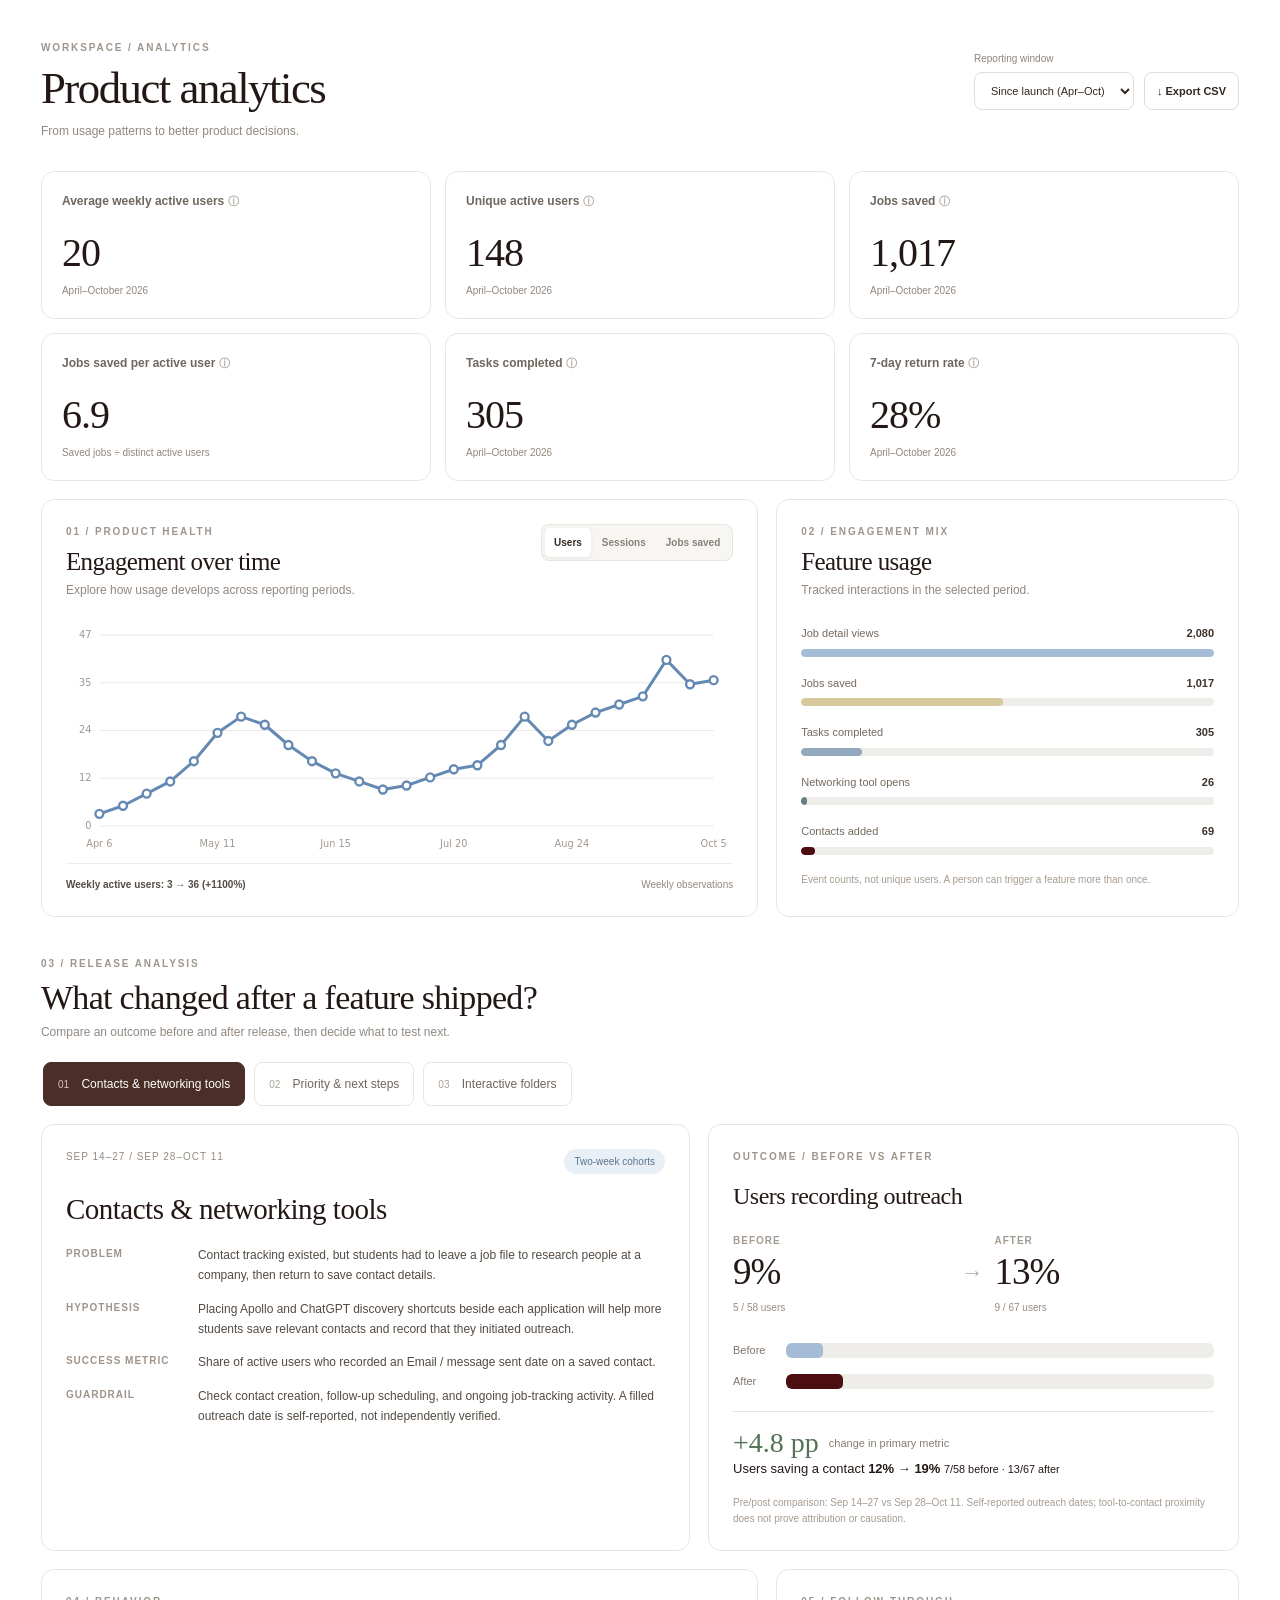
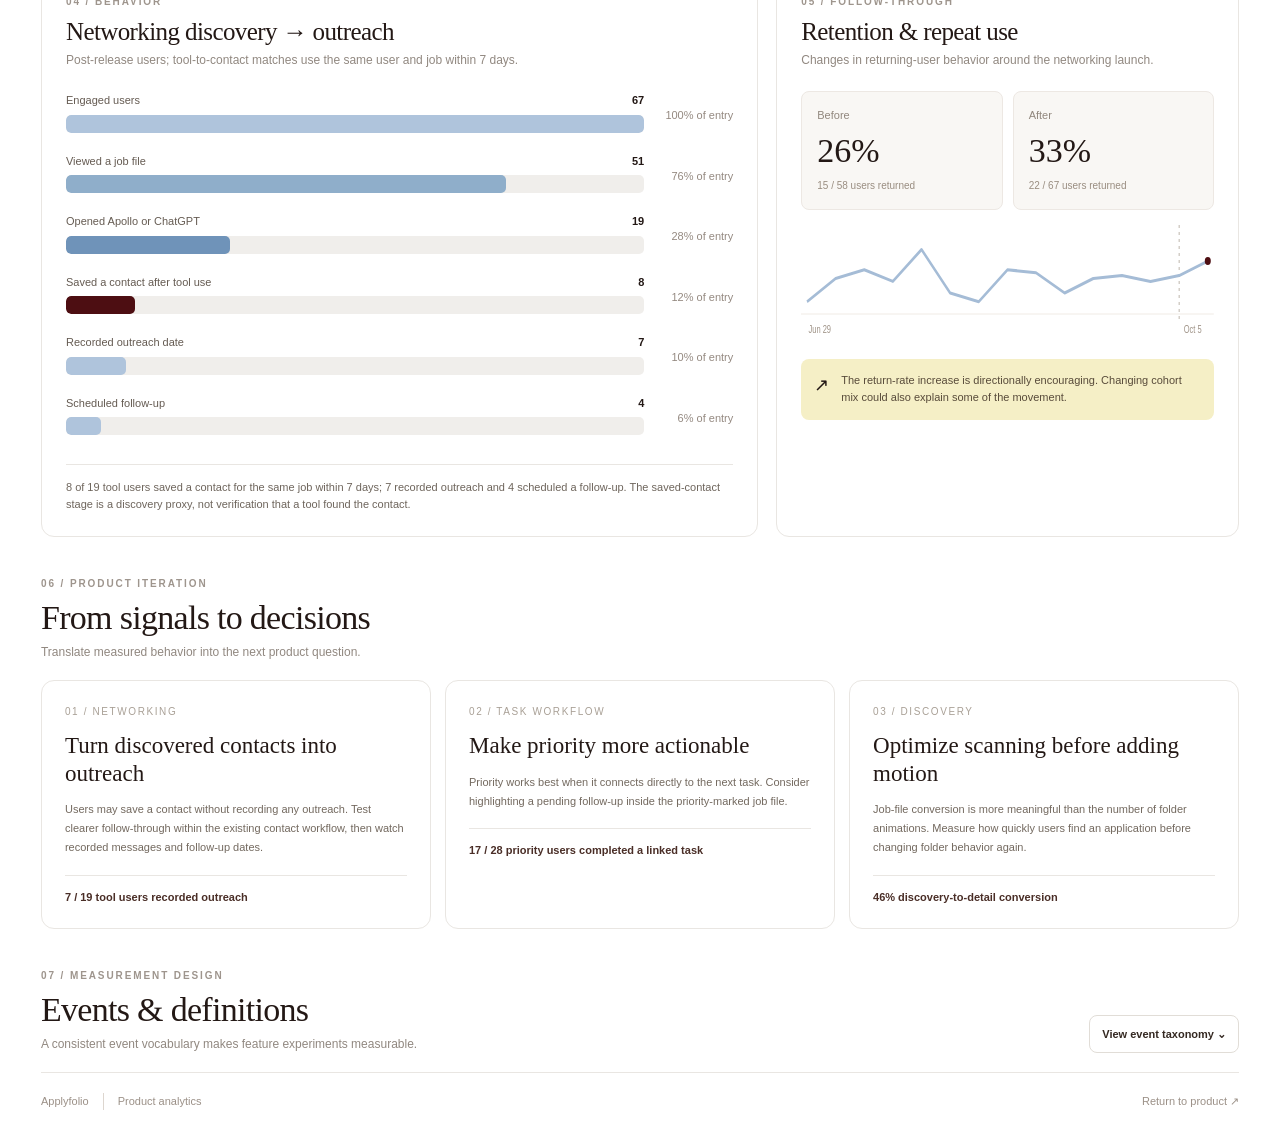
==== commit 62cfb44a: "Show saved-contact adoption alongside networking outreach conversion" ====
--- a/analytics/index.html
+++ b/analytics/index.html
@@ -7,7 +7,7 @@
   <title>Product Analytics | Applyfolio</title>
   <meta name="description" content="Applyfolio product analytics and feature performance workspace.">
   <link rel="stylesheet" href="./styles.css?v=2">
-  <script src="./app.js?v=3" defer></script>
+  <script src="./app.js?v=4" defer></script>
 </head>
 <body>
 <div class="shell">
@@ -70,6 +70,11 @@
           </div>
           <div class="impact-bars"><div><span>Before</span><div class="bar-rail"><div id="beforeBar" class="bar-fill before"></div></div></div><div><span>After</span><div class="bar-rail"><div id="afterBar" class="bar-fill after"></div></div></div></div>
           <div class="impact-change"><strong id="impactLift">—</strong><span id="impactLiftContext">change in primary metric</span></div>
+          <div class="impact-secondary" id="impactSecondary" hidden>
+            <span id="secondaryLabel">Users saving a contact</span>
+            <strong id="secondaryValue">—</strong>
+            <small id="secondaryCounts">—</small>
+          </div>
           <p class="fine-print" id="impactNote">Pre/post comparisons show association, not proof that the release caused the change.</p>
         </article>
       </div>
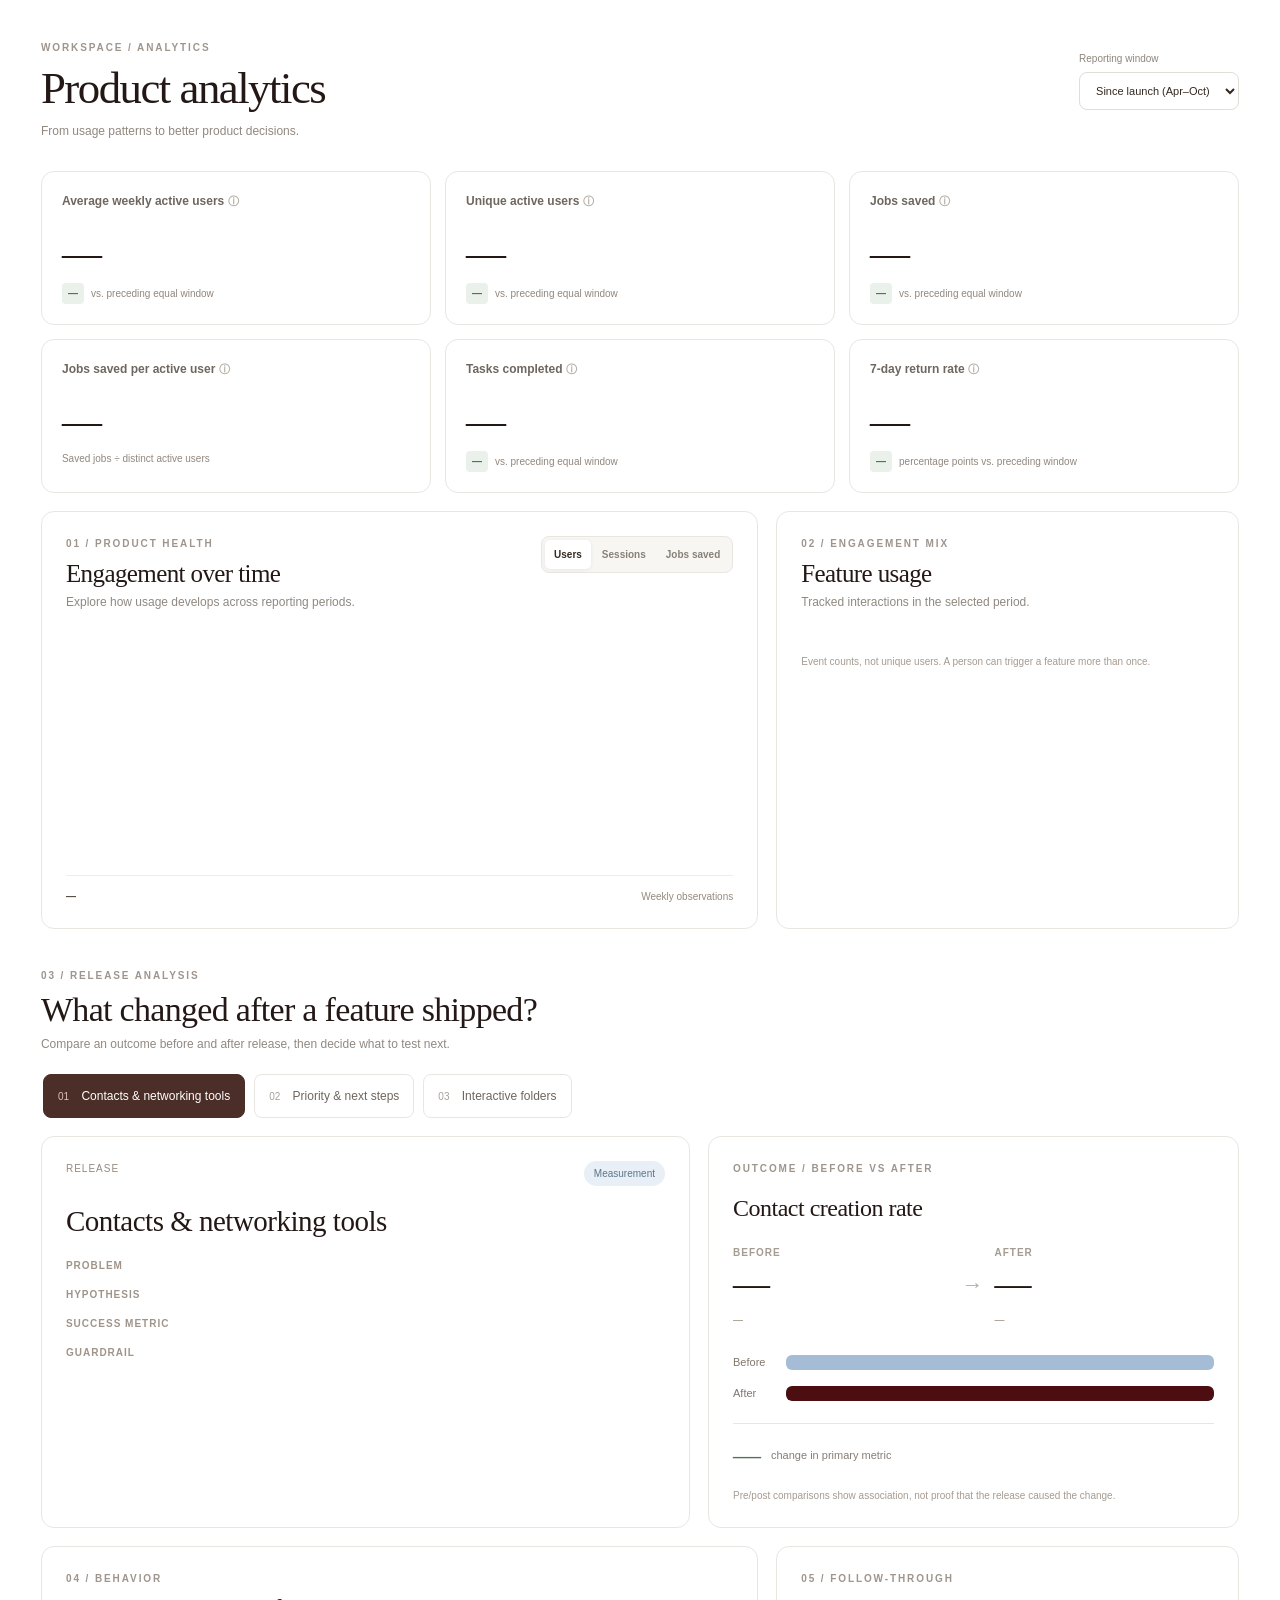
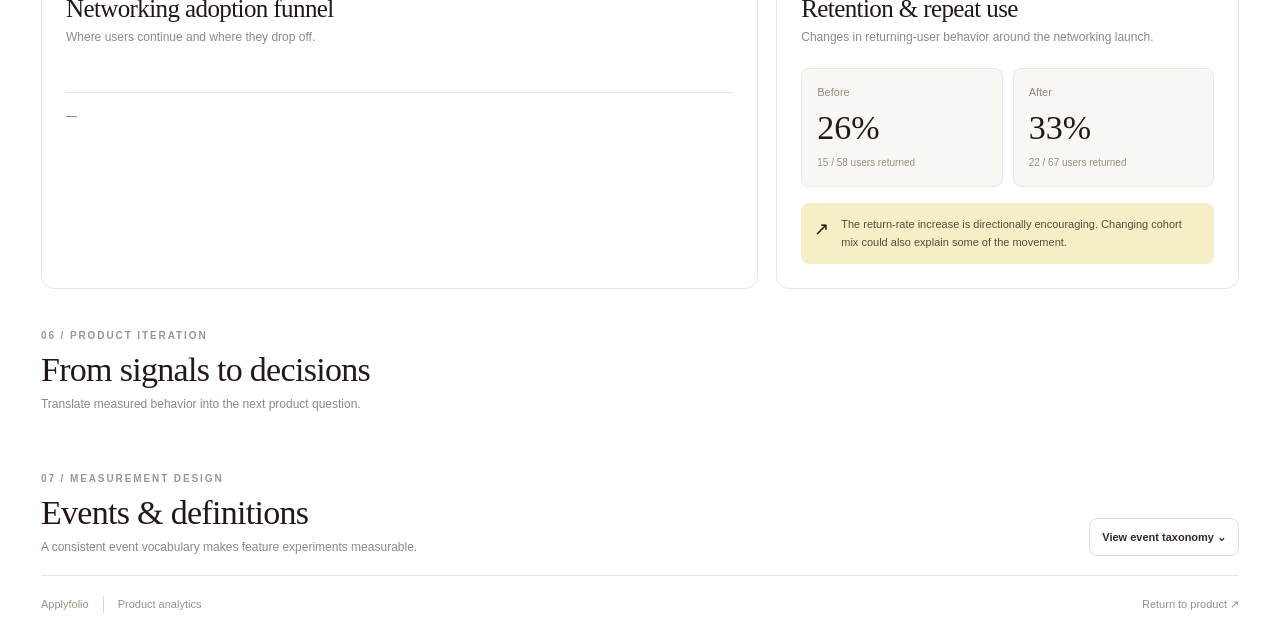
==== commit 970a2af6: "Remove analytics CSV export button" ====
--- a/analytics/index.html
+++ b/analytics/index.html
@@ -7,7 +7,7 @@
   <title>Product Analytics | Applyfolio</title>
   <meta name="description" content="Applyfolio product analytics and feature performance workspace.">
   <link rel="stylesheet" href="./styles.css?v=2">
-  <script src="./app.js?v=4" defer></script>
+  <script src="./app.js?v=5" defer></script>
 </head>
 <body>
 <div class="shell">
@@ -16,7 +16,6 @@
       <div><div class="eyebrow">WORKSPACE / ANALYTICS</div><h1>Product analytics</h1><p class="lede">From usage patterns to better product decisions.</p></div>
       <div class="top-controls">
         <label class="control"><span>Reporting window</span><select id="rangeSelect" aria-label="Reporting window"><option value="27" selected>Since launch (Apr–Oct)</option><option value="4">Last 4 weeks</option><option value="8">Last 8 weeks</option><option value="12">Last 12 weeks</option></select></label>
-        <button type="button" class="button button-outline" id="exportBtn" title="Download the displayed weekly metrics as a CSV">↓ Export CSV</button>
       </div>
     </header>
 
--- a/analytics/styles.css
+++ b/analytics/styles.css
@@ -7,7 +7,7 @@
 .line-chart{position:relative;margin:20px 0 0;min-height:244px}.line-chart svg{width:100%;height:237px;display:block;overflow:visible}.gridline{stroke:#ebe8e4;stroke-width:1}.axis-text{font-size:10px;fill:#a19890;font-family:system-ui,sans-serif}.trend-line{fill:none;stroke:#6489b3;stroke-width:3;stroke-linecap:round;stroke-linejoin:round}.trend-dot{fill:white;stroke:#6489b3;stroke-width:2.4;cursor:pointer}.chart-tooltip{position:absolute;pointer-events:none;background:#231815;color:white;padding:8px 11px;border-radius:7px;font-size:11px;z-index:5;white-space:nowrap}.chart-footer{display:flex;justify-content:space-between;gap:12px;padding-top:13px;border-top:1px solid #f0ede9;font-size:10px;color:#948a7e}.chart-footer span:first-child{font-weight:650;color:#544d45}
 .workflow-bars{display:grid;gap:18px;margin-top:26px}.workflow-row{display:grid;gap:7px}.workflow-label{display:flex;justify-content:space-between;gap:9px;color:#746a60;font-size:11px}.workflow-label strong{color:#3d332c}.rail,.bar-rail{background:#efede9;border-radius:6px;overflow:hidden}.rail{height:8px}.fill,.bar-fill{height:100%;transition:width .32s;border-radius:5px;background:#a5bcd6}.workflow-row:nth-child(2) .fill{background:#d7c99e}.workflow-row:nth-child(3) .fill{background:#92a8be}.workflow-row:nth-child(4) .fill{background:#697d85}.workflow-row:nth-child(5) .fill{background:#4d0e12}.fine-print{font-size:10px;color:#a69b91;line-height:1.55;margin:17px 0 0}
 .section-block{margin-top:39px;scroll-margin-top:20px}.section-heading{display:flex;align-items:end;justify-content:space-between;gap:15px;margin-bottom:19px}.section-heading h2{font:normal clamp(27px,2.8vw,34px) Georgia,serif;letter-spacing:-.7px;margin:8px 0 6px}.feature-tabs{display:flex;gap:9px;overflow-x:auto;margin-bottom:16px;padding:2px}.feature-tabs button{padding:12px 14px;border:1px solid var(--line);background:white;border-radius:8px;white-space:nowrap;color:#6f665f;font-size:12px}.feature-tabs button span{color:#aaa198;font-size:10px;margin-right:9px}.feature-tabs button.active{background:#4a2e27;border-color:#4a2e27;color:white}.feature-tabs button.active span{color:#dcc2ba}.feature-tabs button:not(.active):hover{background:#f8f6f3}
-.feature-content{display:grid;grid-template-columns:minmax(0,1.1fr) minmax(0,.9fr);gap:18px}.feature-meta{display:flex;justify-content:space-between;gap:12px;font-size:10px;color:#938a80;letter-spacing:1px}.chip{letter-spacing:0;border-radius:30px;background:#e8eff6;color:#5a768b;padding:5px 10px}.feature-story h3,.impact-panel h3{font:normal 29px Georgia,serif;letter-spacing:-.5px;margin:19px 0 20px}.impact-panel h3{font-size:24px}.narrative-row{display:grid;grid-template-columns:120px minmax(0,1fr);gap:12px;margin-bottom:14px}.narrative-row>span{font-size:10px;letter-spacing:1px;font-weight:700;color:#9f948a}.narrative-row p{margin:0;font-size:12px;line-height:1.65;color:#544b43}.impact-numbers{display:grid;grid-template-columns:1fr 24px 1fr;gap:9px;align-items:center}.impact-numbers strong{font:normal 37px Georgia,serif;display:block;letter-spacing:-1px}.impact-numbers small{display:block;color:#978c80;font-size:10px;margin-top:7px}.tiny-label{font-size:10px;font-weight:750;color:#a49b93;letter-spacing:1px}.impact-arrow{font-size:22px;color:#baae9e}.impact-bars{display:grid;gap:15px;margin:27px 0 21px}.impact-bars>div{display:grid;grid-template-columns:45px 1fr;align-items:center;gap:8px;color:#81766c;font-size:11px}.bar-rail{height:15px}.bar-fill.before{background:#a5bcd6}.bar-fill.after{background:#4d0e12}.impact-change{display:flex;gap:10px;align-items:center;border-top:1px solid var(--line);padding-top:15px}.impact-change strong{font:normal 28px Georgia,serif;color:#547356}.impact-change strong.lower{color:#a55c59}.impact-change span{font-size:11px;color:#877d73}
+.feature-content{display:grid;grid-template-columns:minmax(0,1.1fr) minmax(0,.9fr);gap:18px}.feature-meta{display:flex;justify-content:space-between;gap:12px;font-size:10px;color:#938a80;letter-spacing:1px}.chip{letter-spacing:0;border-radius:30px;background:#e8eff6;color:#5a768b;padding:5px 10px}.feature-story h3,.impact-panel h3{font:normal 29px Georgia,serif;letter-spacing:-.5px;margin:19px 0 20px}.impact-panel h3{font-size:24px}.narrative-row{display:grid;grid-template-columns:120px minmax(0,1fr);gap:12px;margin-bottom:14px}.narrative-row>span{font-size:10px;letter-spacing:1px;font-weight:700;color:#9f948a}.narrative-row p{margin:0;font-size:12px;line-height:1.65;color:#544b43}.impact-numbers{display:grid;grid-template-columns:1fr 24px 1fr;gap:9px;align-items:center}.impact-numbers strong{font:normal 37px Georgia,serif;display:block;letter-spacing:-1px}.impact-numbers small{display:block;color:#978c80;font-size:10px;margin-top:7px}.tiny-label{font-size:10px;font-weight:750;color:#a49b93;letter-spacing:1px}.impact-arrow{font-size:22px;color:#baae9e}.impact-bars{display:grid;gap:15px;margin:27px 0 21px}.impact-bars>div{display:grid;grid-template-columns:45px 1fr;align-items:center;gap:8px;color:#81766c;font-size:11px}.bar-rail{height:15px}.bar-fill.before{background:#a5bcd6}.bar-fill.after{background:#4d0e12}.impact-change{display:flex;gap:10px;align-items:center;border-top:1px solid var(--line);padding-top:15px}.impact-change strong{font:normal 28px Georgia,serif;color:#547356}.impact-change strong.lower{color:#a55c59}.impact-change span{font-size:11px;color:#877d73}.impact-secondary{display:flex;flex-wrap:wrap;align-items:center;gap:6px 11px;margin-top:17px;padding:13px 14px;border:1px solid #ebe6e0;border-radius:9px;background:#faf9f7}.impact-secondary[hidden]{display:none}.impact-secondary>span{font-size:11px;color:#6e635a;flex:1 1 100%}.impact-secondary strong{font-size:17px;font-weight:650;color:#4a2e27}.impact-secondary small{font-size:10px;color:#988c7f}
 .viz-row.second{margin-top:18px}.funnel{display:grid;gap:14px;margin:23px 0}.funnel-item{display:grid;grid-template-columns:1fr 77px;gap:12px;align-items:center}.funnel-info>div{display:flex;justify-content:space-between;gap:7px;margin-bottom:6px;font-size:11px}.funnel-info span{color:#655b52;overflow:hidden;text-overflow:ellipsis;white-space:nowrap}.funnel-bar{height:18px;background:#f0eeeb;overflow:hidden;border-radius:5px}.funnel-bar>div{height:100%;background:#afc4dc;border-radius:5px;transition:width .4s}.funnel-item:nth-child(2) .funnel-bar>div{background:#8faeca}.funnel-item:nth-child(3) .funnel-bar>div{background:#6f93b9}.funnel-item:nth-child(4) .funnel-bar>div{background:#4d0e12}.funnel-meta{text-align:right;font-size:11px;color:#948980}.funnel-summary{border-top:1px solid var(--line);padding-top:14px;font-size:11px;color:#6e655c}.retention-pair{display:grid;grid-template-columns:1fr 1fr;gap:10px;margin:22px 0 15px}.retention-block{padding:15px;background:#f9f7f4;border-radius:8px;border:1px solid #ede8e3}.retention-block span{display:block;font-size:11px;color:#91877d}.retention-block strong{font:normal 34px Georgia,serif;display:block;margin:8px 0 5px}.retention-block small{font-size:10px;color:#998d80}.mini-retention svg{width:100%;height:112px}.observation{display:flex;gap:12px;background:#f5efc6;border-radius:8px;padding:13px;margin-top:16px}.observation-icon{font-size:18px}.observation p{margin:0;font-size:11px;line-height:1.6;color:#584b3a}
 .decisions-grid{display:grid;grid-template-columns:repeat(3,minmax(0,1fr));gap:14px}.decision{padding:23px}.decision-num{font-size:10px;letter-spacing:1.6px;color:#a9a096}.decision h3{font:normal 23px/1.2 Georgia,serif;margin:13px 0}.decision p{font-size:11px;line-height:1.7;color:#73695f;margin:0 0 18px}.decision-metric{border-top:1px solid var(--line);padding-top:13px;font-size:11px;color:#4a2e27;font-weight:650}
 .instrumentation #eventDetails[hidden]{display:none}.instrumentation table{border-collapse:collapse;width:100%;font-size:12px}.instrumentation th,.instrumentation td{padding:14px;border-bottom:1px solid var(--line);text-align:left;vertical-align:top}.instrumentation th{background:#faf9f7;color:#8a8076;letter-spacing:1px;font-size:10px}.instrumentation td{color:#6c6259}.instrumentation td:first-child{font:600 11px ui-monospace,monospace;color:#4a2e27}footer{border-top:1px solid var(--line);padding:20px 0 4px;display:flex;gap:14px;color:#9b9087;font-size:11px}footer span{border-left:1px solid #ddd6cf;padding-left:14px}footer a{margin-left:auto;text-decoration:none}
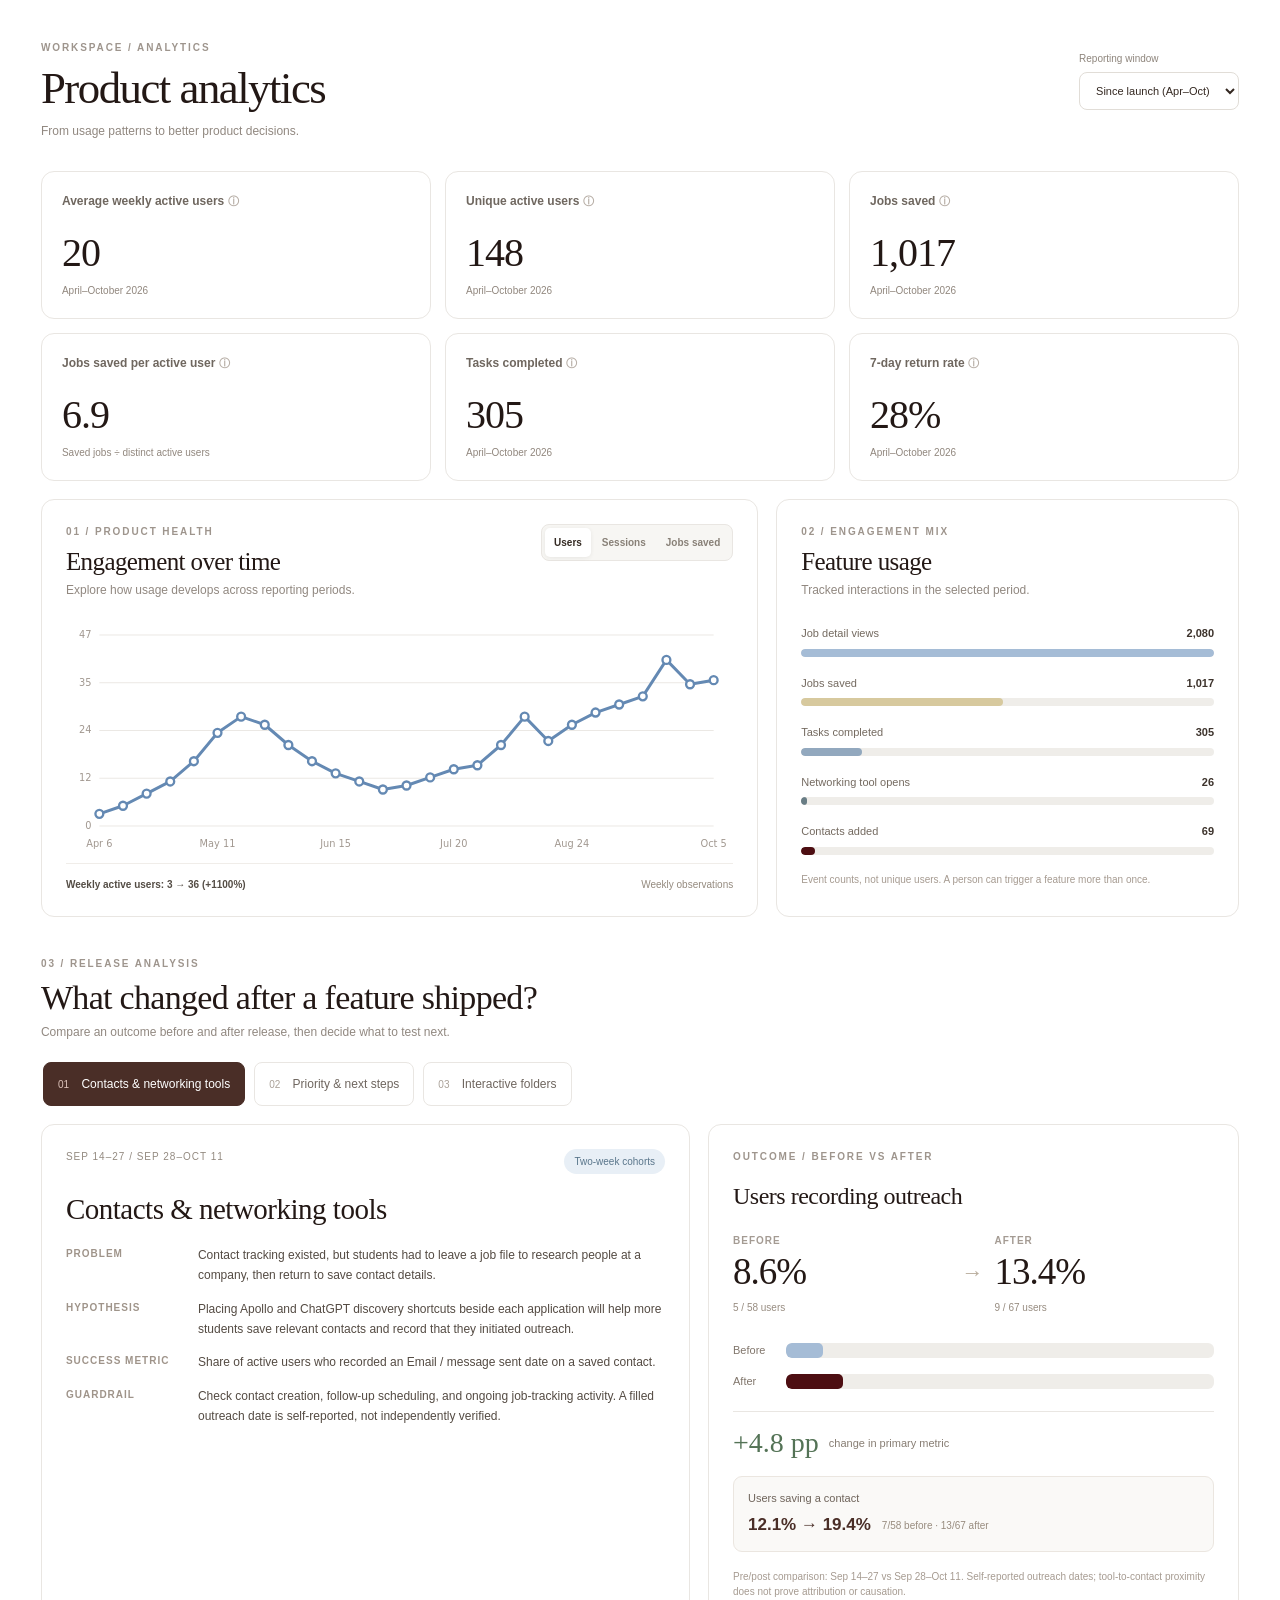
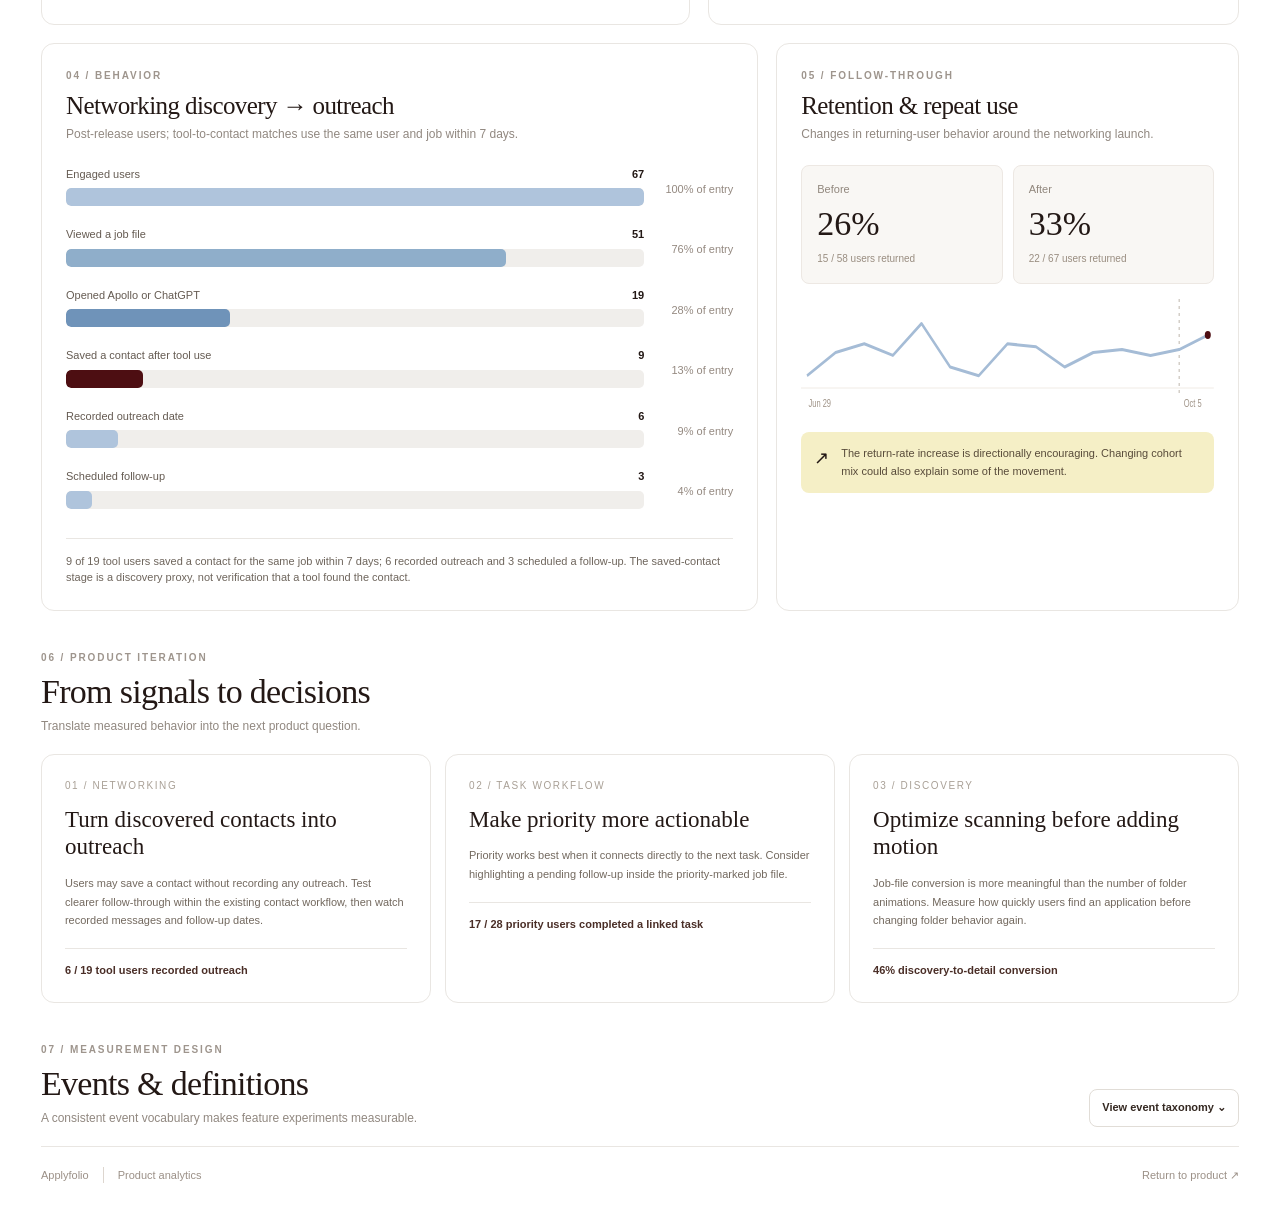
==== commit d6601a45: "Discourage search-engine indexing of unlinked analytics page" ====
--- a/analytics/index.html
+++ b/analytics/index.html
@@ -6,6 +6,7 @@
   <meta name="theme-color" content="#fcfcfb">
   <title>Product Analytics | Applyfolio</title>
   <meta name="description" content="Applyfolio product analytics and feature performance workspace.">
+  <meta name="robots" content="noindex, nofollow, noarchive">
   <link rel="stylesheet" href="./styles.css?v=2">
   <script src="./app.js?v=5" defer></script>
 </head>
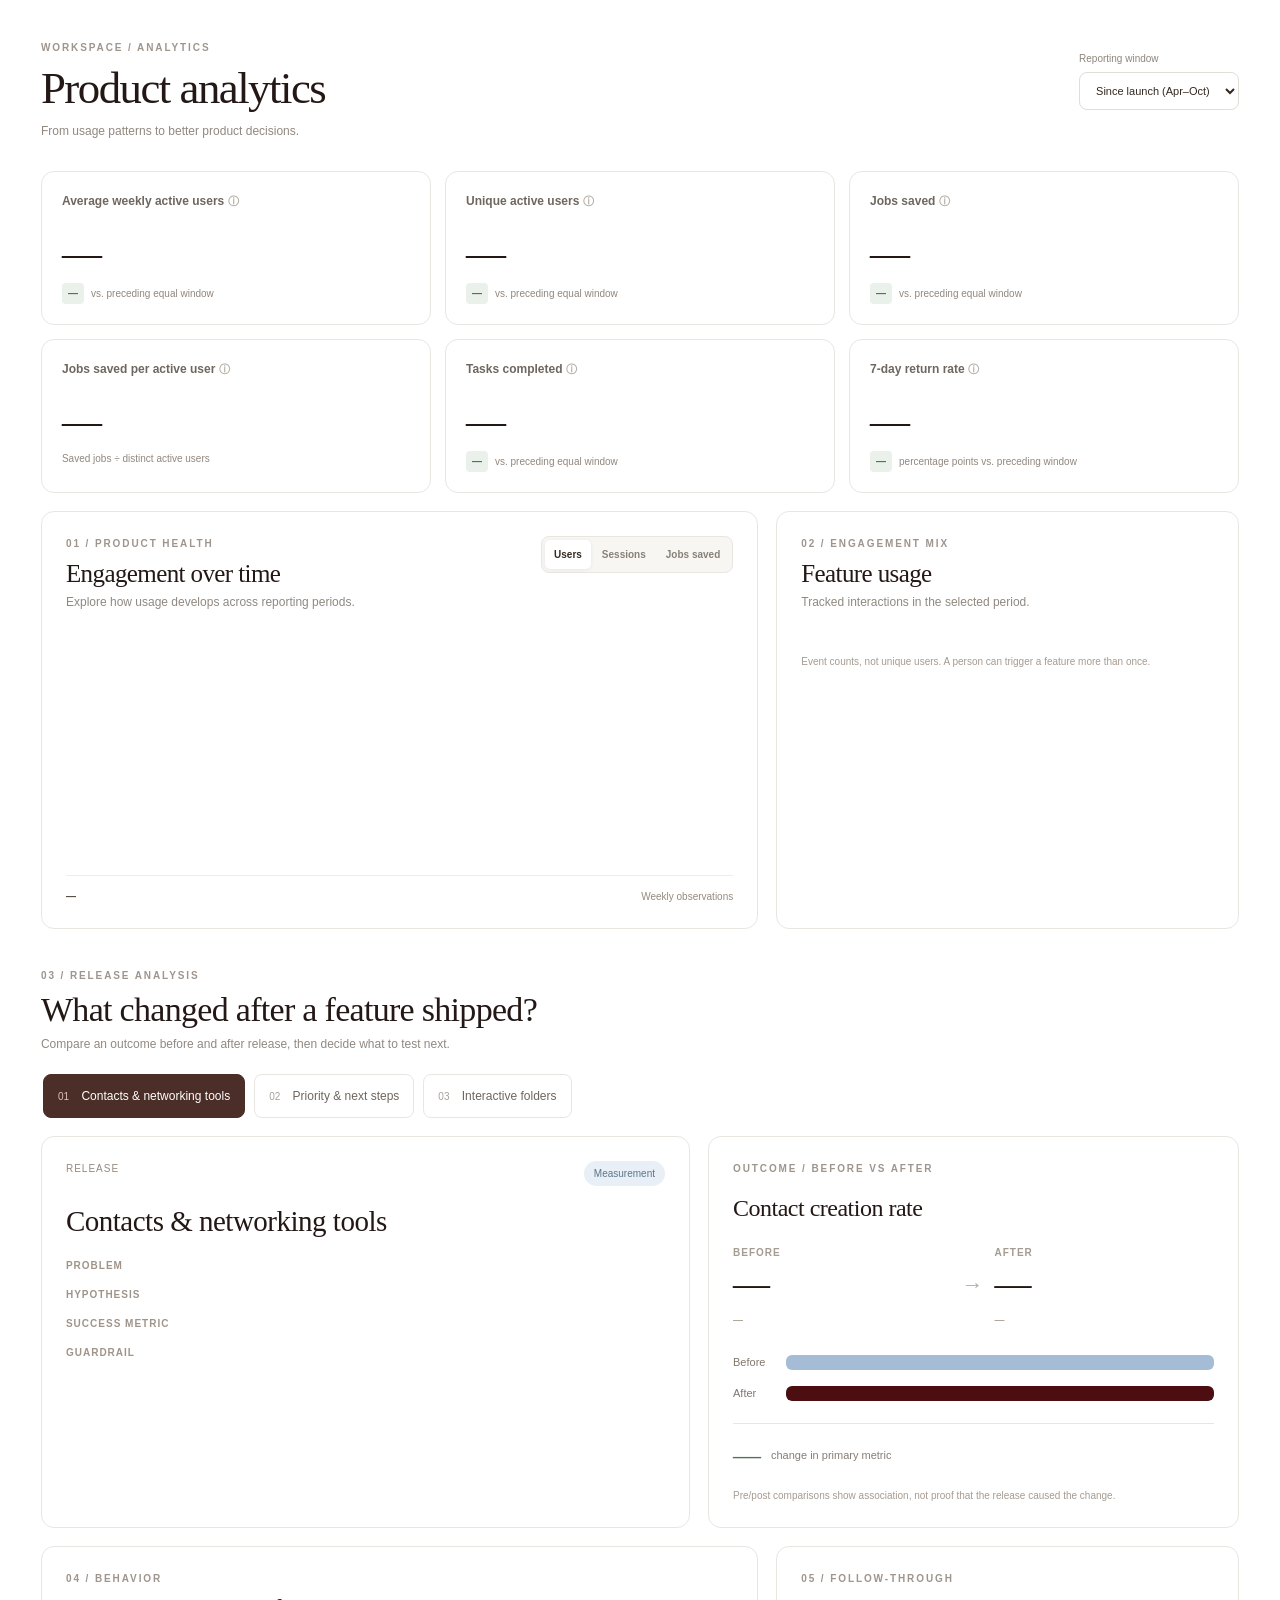
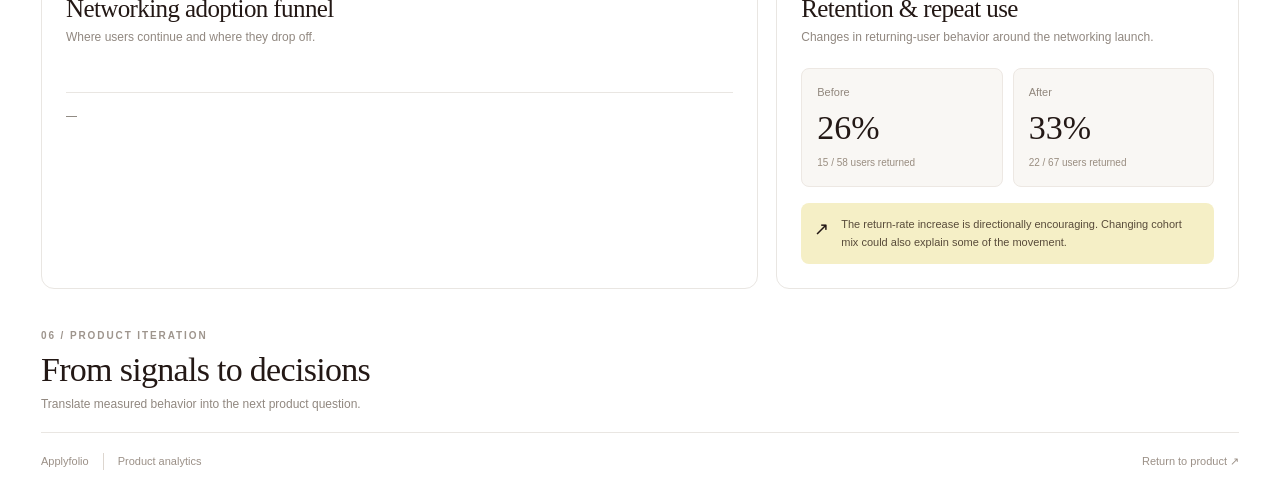
==== commit ee4a22ff: "Remove Events & Definitions section from dashboard" ====
--- a/analytics/index.html
+++ b/analytics/index.html
@@ -7,8 +7,8 @@
   <title>Product Analytics | Applyfolio</title>
   <meta name="description" content="Applyfolio product analytics and feature performance workspace.">
   <meta name="robots" content="noindex, nofollow, noarchive">
-  <link rel="stylesheet" href="./styles.css?v=2">
-  <script src="./app.js?v=5" defer></script>
+  <link rel="stylesheet" href="./styles.css?v=3">
+  <script src="./app.js?v=6" defer></script>
 </head>
 <body>
 <div class="shell">
@@ -99,14 +99,6 @@
       <div class="decisions-grid" id="decisionCards"></div>
     </section>
 
-    <section class="section-block instrumentation" id="instrumentation">
-      <div class="section-heading"><div><div class="eyebrow">07 / MEASUREMENT DESIGN</div><h2>Events & definitions</h2><p class="subhead">A consistent event vocabulary makes feature experiments measurable.</p></div>
-        <button type="button" class="button button-outline" id="toggleEvents" aria-expanded="false" aria-controls="eventDetails">View event taxonomy <span id="eventsChevron">⌄</span></button>
-      </div>
-      <div id="eventDetails" hidden>
-        <table><thead><tr><th>Event</th><th>Trigger</th><th>Properties</th></tr></thead><tbody id="eventTable"></tbody></table>
-      </div>
-    </section>
     <footer>Applyfolio <span>Product analytics</span> <a href="../">Return to product ↗</a></footer>
   </main>
 </div>
